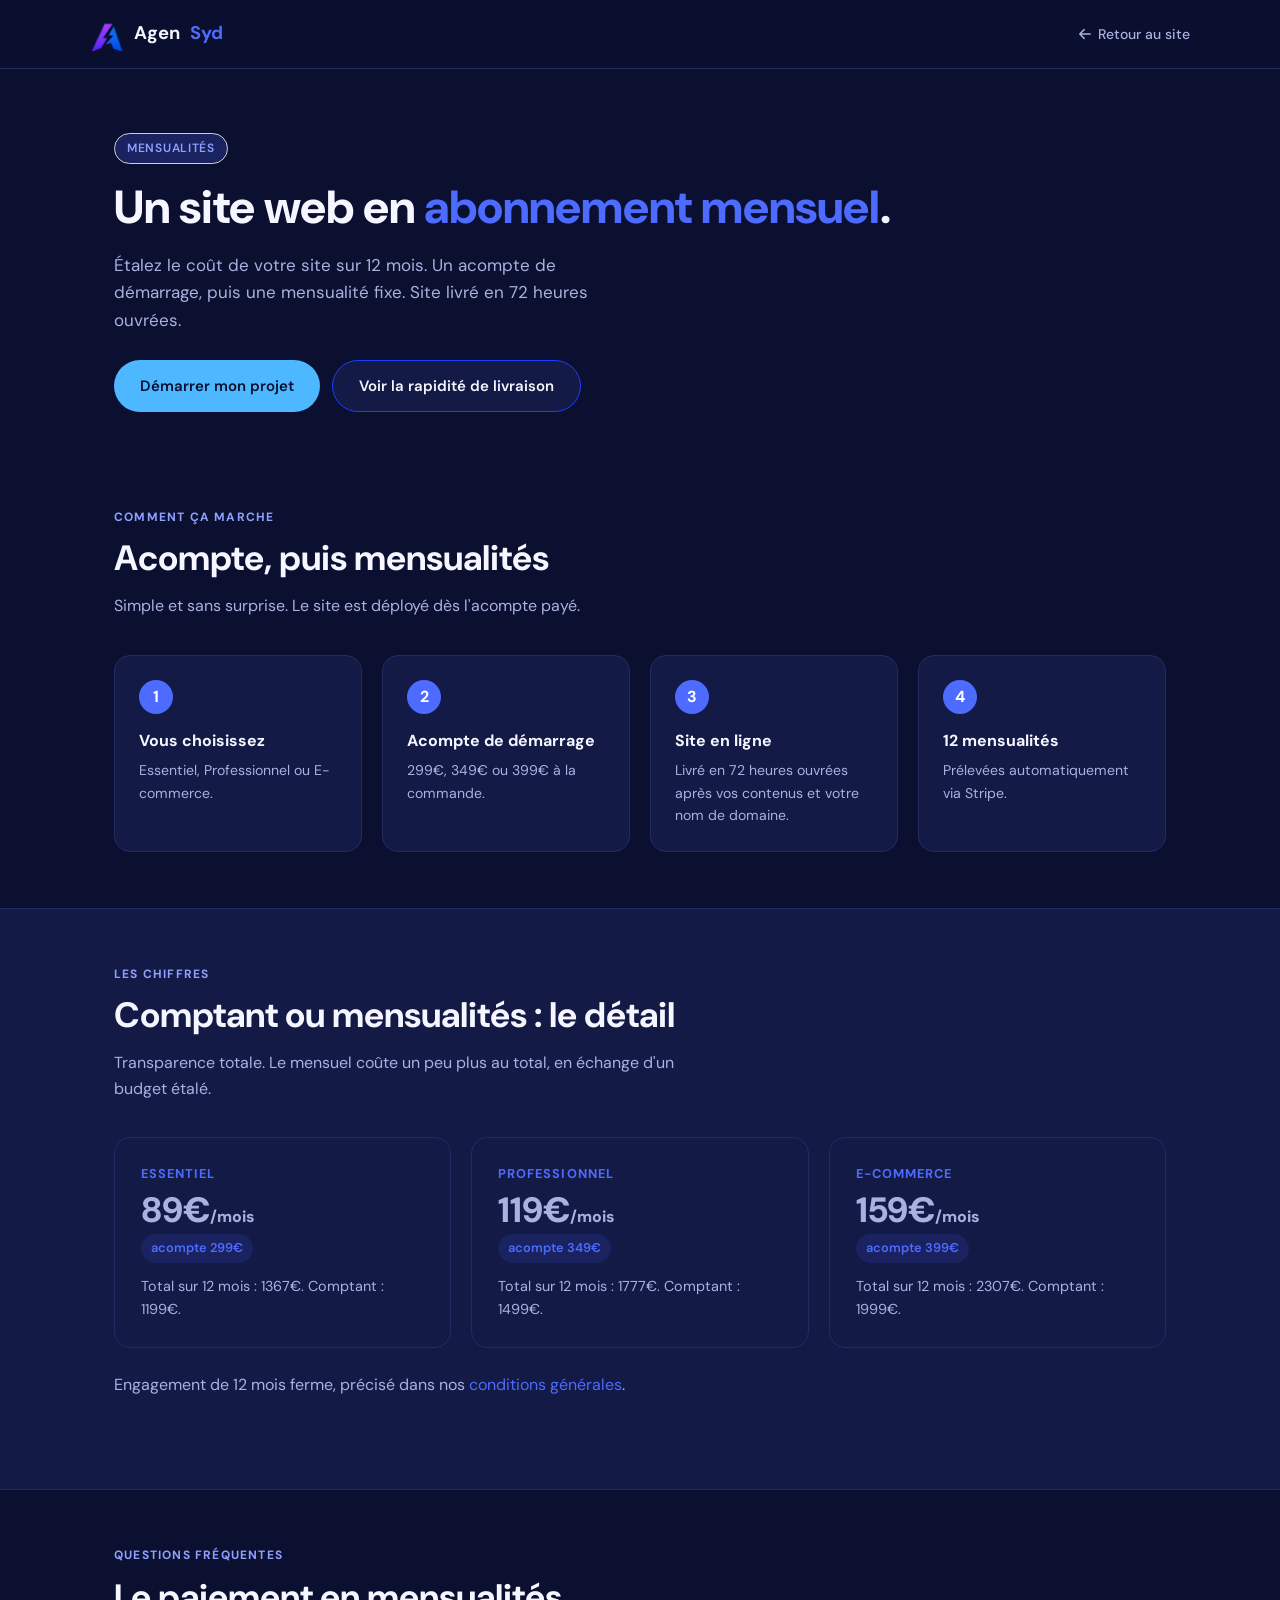
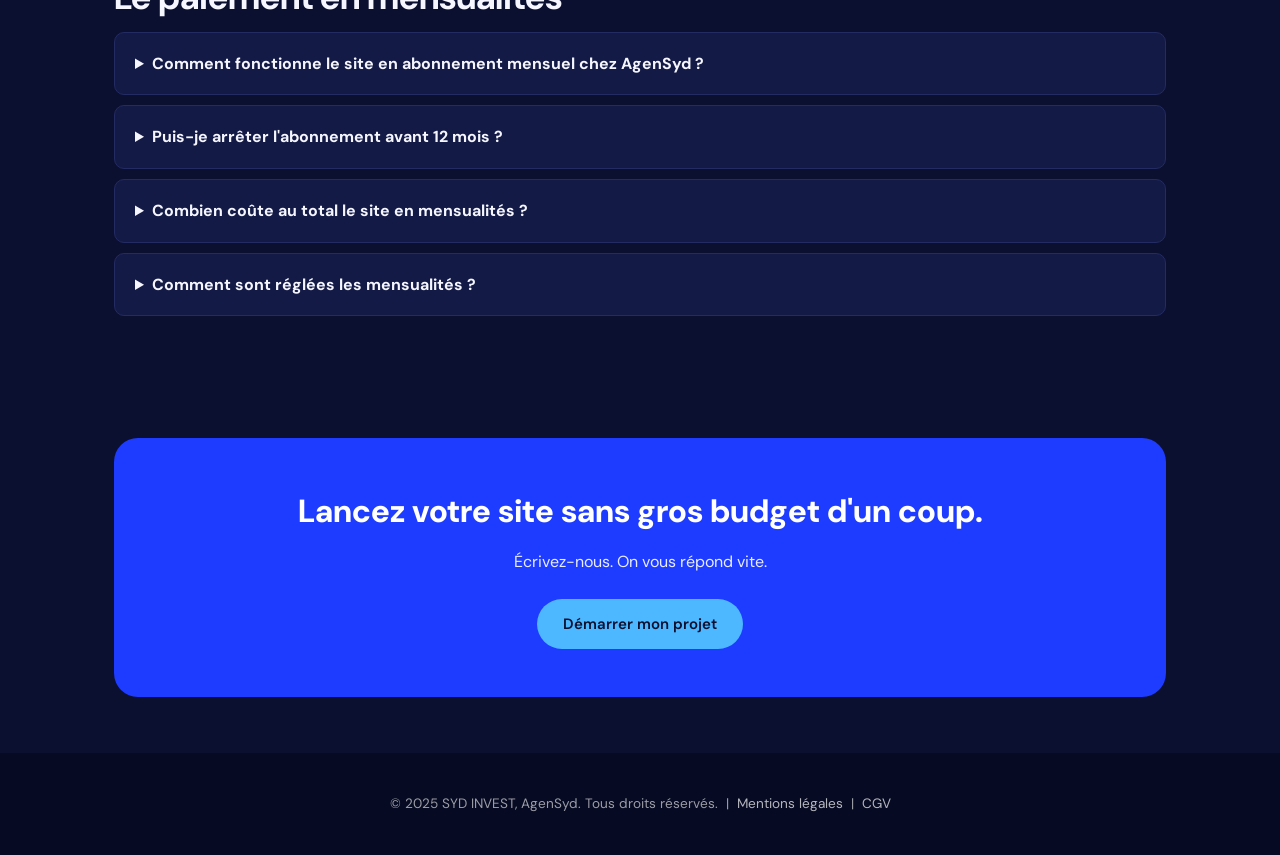
==== abonnement-site-web.html @ 56bb3125 "Boutons principaux en bleu clair Co-Authored-By: Claude Sonnet 5.5 <noreply@anthropic.com>" ====
<!DOCTYPE html>
<html lang="fr">
<head>
<!-- Google Tag Manager -->
<script>(function(w,d,s,l,i){w[l]=w[l]||[];w[l].push({'gtm.start':
new Date().getTime(),event:'gtm.js'});var f=d.getElementsByTagName(s)[0],
j=d.createElement(s),dl=l!='dataLayer'?'&l='+l:'';j.async=true;j.src=
'https://www.googletagmanager.com/gtm.js?id='+i+dl;f.parentNode.insertBefore(j,f);
})(window,document,'script','dataLayer','GTM-NB92428T');</script>
<!-- End Google Tag Manager -->

  <meta charset="UTF-8" />
  <meta name="viewport" content="width=device-width, initial-scale=1.0" />
  <title>Site internet en abonnement mensuel pour restaurants, hôtels et spas | AgenSyd</title>
  <meta name="description" content="Site web en mensualités : acompte de démarrage puis 89€, 119€ ou 159€ par mois sur 12 mois. Sur-mesure, hébergement inclus, livré en 72h ouvrées." />
  <meta property="og:title" content="Site internet en abonnement mensuel | AgenSyd" />
  <meta property="og:description" content="Étalez le coût de votre site sur 12 mois. Acompte puis mensualités fixes." />
  <meta property="og:type" content="website" />
  <meta property="og:url" content="https://www.agensyd.fr/abonnement-site-web.html" />
  <meta property="og:image" content="https://www.agensyd.fr/og-image.jpg" />
  <meta property="og:image:width" content="1200" />
  <meta property="og:image:height" content="630" />
  <meta name="twitter:card" content="summary_large_image" />
  <link rel="canonical" href="https://www.agensyd.fr/abonnement-site-web.html" />
  <link rel="icon" type="image/png" href="favicon.png" />
  <link rel="preconnect" href="https://fonts.googleapis.com" />
  <link rel="preconnect" href="https://fonts.gstatic.com" crossorigin />
  <link href="https://fonts.googleapis.com/css2?family=DM+Sans:ital,opsz,wght@0,9..40,300;0,9..40,400;0,9..40,500;0,9..40,600;0,9..40,700;1,9..40,400&family=Inter:wght@400;500;600&display=swap" rel="stylesheet" />
  <script type="application/ld+json">
{
  "@context": "https://schema.org",
  "@graph": [
    {
      "@type": "Service",
      "@id": "https://www.agensyd.fr/abonnement-site-web.html#service",
      "name": "Site web en abonnement mensuel",
      "provider": {
        "@id": "https://www.agensyd.fr/#organization"
      },
      "areaServed": {
        "@type": "Country",
        "name": "France"
      },
      "serviceType": "Création de site web avec paiement en mensualités",
      "description": "Site web sur-mesure pour restaurants, hôtels, spas et bars, payable en mensualités sur 12 mois minimum avec un acompte de démarrage.",
      "offers": {
        "@type": "Offer",
        "priceCurrency": "EUR",
        "price": "89",
        "priceSpecification": {
          "@type": "UnitPriceSpecification",
          "price": "89",
          "priceCurrency": "EUR",
          "billingDuration": 12,
          "billingIncrement": 1,
          "unitCode": "MON"
        },
        "availability": "https://schema.org/InStock",
        "url": "https://www.agensyd.fr/#pricing"
      }
    },
    {
      "@type": "WebPage",
      "@id": "https://www.agensyd.fr/abonnement-site-web.html",
      "url": "https://www.agensyd.fr/abonnement-site-web.html",
      "name": "Site internet en abonnement mensuel | AgenSyd",
      "isPartOf": {
        "@id": "https://www.agensyd.fr/#website"
      },
      "about": {
        "@id": "https://www.agensyd.fr/abonnement-site-web.html#service"
      },
      "inLanguage": "fr-FR"
    },
    {
      "@type": "FAQPage",
      "mainEntity": [
        {
          "@type": "Question",
          "name": "Comment fonctionne le site en abonnement mensuel chez AgenSyd ?",
          "acceptedAnswer": {
            "@type": "Answer",
            "text": "Vous versez un acompte de démarrage à la commande (299€, 349€ ou 399€ selon la formule), puis une mensualité (89€, 119€ ou 159€) pendant 12 mois minimum. Le site est déployé dès l'acompte payé."
          }
        },
        {
          "@type": "Question",
          "name": "Puis-je arrêter l'abonnement avant 12 mois ?",
          "acceptedAnswer": {
            "@type": "Answer",
            "text": "Non. L'engagement de 12 mois est ferme : les mensualités restantes restent dues jusqu'au terme, comme précisé dans les conditions générales."
          }
        },
        {
          "@type": "Question",
          "name": "Combien coûte au total le site en mensualités ?",
          "acceptedAnswer": {
            "@type": "Answer",
            "text": "Sur 12 mois : 1367€ (Essentiel), 1777€ (Professionnel) ou 2307€ (E-commerce), acompte inclus. C'est un peu plus que le paiement comptant, en échange d'un budget étalé."
          }
        },
        {
          "@type": "Question",
          "name": "Comment sont réglées les mensualités ?",
          "acceptedAnswer": {
            "@type": "Answer",
            "text": "Les mensualités sont prélevées automatiquement via la plateforme de paiement sécurisée Stripe."
          }
        }
      ]
    }
  ]
}
  </script>
  <style>
    *, *::before, *::after { box-sizing: border-box; margin: 0; padding: 0; }
    :root {
      --electric: #1E3CFF;
      --brand: #4D6BFF; --brand-light: #7088FF; --brand-pale: #1A2260;
      --sky: #8FA0FF; --sky-light: #B3BFFF; --sky-pale: #1A2260;
      --gradient: #4D6BFF;
      --gradient-soft: #1A2260;
      --bg: #0B1030; --surface: #131A45; --surface-2: #1A2260;
      --border: #232B63; --border-strong: #34408A;
      --text: #F5F6FF; --text-2: #A9B1E0; --text-3: #7C85BD;
      --radius: 16px; --radius-sm: 10px;
      --shadow: 0 4px 16px rgba(77,107,255,.08), 0 2px 6px rgba(0,0,0,.04);
      --shadow-lg: 0 20px 60px rgba(77,107,255,.14), 0 8px 24px rgba(0,0,0,.06);
      --accent: #8FA0FF; --accent-pale: #1A2260; --accent-pale2: #1A2260;
    }
    html { scroll-behavior: smooth; font-size: 16px; }
    body { font-family: 'DM Sans', 'Inter', system-ui, sans-serif; background: var(--bg); color: var(--text); line-height: 1.6; -webkit-font-smoothing: antialiased; }
    a { text-decoration: none; color: inherit; }
    img { max-width: 100%; display: block; }
    .container { max-width: 1100px; margin: 0 auto; padding: 0 24px; }
    .btn { display: inline-flex; align-items: center; gap: 8px; padding: 13px 26px; border-radius: 100px; font-size: .9375rem; font-weight: 600; cursor: pointer; transition: all .2s cubic-bezier(.22,1,.36,1); border: none; white-space: nowrap; }
    .btn-primary { background: var(--gradient); color: #fff; box-shadow: var(--shadow); }
    .btn-primary:hover { transform: translateY(-2px); box-shadow: var(--shadow-lg); }
    .btn-ghost { background: var(--surface); color: var(--text); border: 1.5px solid var(--border); }
    .btn-ghost:hover { border-color: var(--border-strong); }

    nav { position: sticky; top: 0; z-index: 100; background: rgba(11,16,48,.92); backdrop-filter: blur(20px); border-bottom: 1px solid var(--border); padding: 0 24px; }
    .nav-inner { max-width: 1100px; margin: 0 auto; display: flex; align-items: center; justify-content: space-between; height: 68px; }
    .nav-logo { display: flex; align-items: center; gap: 10px; font-weight: 700; font-size: 1.15rem; color: var(--text); }
    .nav-logo img { width: 34px; height: 34px; object-fit: contain; }
    .logo-syd { background: var(--gradient); -webkit-background-clip: text; -webkit-text-fill-color: transparent; background-clip: text; }
    .nav-back { display: inline-flex; align-items: center; gap: 6px; font-size: .875rem; font-weight: 500; color: var(--text-2); }
    .nav-back:hover { color: var(--brand); }
    .nav-back svg { width: 14px; height: 14px; }

    .hero { padding: 64px 0 40px; }
    .hero-grid { display: grid; grid-template-columns: 1.1fr .9fr; gap: 48px; align-items: center; }
    .badge { display: inline-flex; align-items: center; gap: 6px; background: var(--accent-pale2); border: 1px solid #CFCFCF; color: var(--accent); font-size: .75rem; font-weight: 600; letter-spacing: .06em; text-transform: uppercase; padding: 5px 12px; border-radius: 100px; margin-bottom: 18px; }
    h1 { font-size: clamp(2rem, 4.2vw, 2.9rem); font-weight: 800; line-height: 1.12; margin-bottom: 18px; }
    h1 .hl { background: var(--gradient); -webkit-background-clip: text; -webkit-text-fill-color: transparent; background-clip: text; }
    .hero-sub { font-size: 1.0625rem; color: var(--text-2); max-width: 520px; margin-bottom: 26px; }
    .hero-actions { display: flex; gap: 12px; flex-wrap: wrap; }

    /* Mockup preview reused from homepage style */
    .mockup-wrapper { position: relative; border-radius: 20px; background: var(--gradient); padding: 3px; box-shadow: var(--shadow-lg); }
    .mockup-inner { background: #fff; border-radius: 18px; overflow: hidden; }
    .mockup-bar { background: #F4F4F5; height: 34px; display: flex; align-items: center; padding: 0 14px; gap: 7px; border-bottom: 1px solid #E6E6E6; }
    .mockup-dot { width: 9px; height: 9px; border-radius: 50%; }
    .mockup-viewport { padding: 0; }
    .ms-nav { display: flex; align-items: center; justify-content: space-between; padding: 10px 14px; border-bottom: 1px solid #f0f0f0; }
    .ms-logo { font-size: .68rem; font-weight: 800; letter-spacing: .04em; color: var(--accent); }
    .ms-nav-links { display: flex; gap: 10px; }
    .ms-nav-links span { font-size: .52rem; color: #888; font-weight: 500; }
    .ms-cta-sm { font-size: .52rem; font-weight: 700; color: #fff; padding: 3px 8px; border-radius: 20px; background: var(--accent); }
    .ms-hero { padding: 18px 14px 14px; background: linear-gradient(135deg,#FFF7ED,#FFEDD5); }
    .ms-tag { display: inline-block; font-size: .5rem; font-weight: 700; letter-spacing: .08em; text-transform: uppercase; padding: 2px 7px; border-radius: 20px; margin-bottom: 7px; background: #FFEDD5; color: var(--accent); }
    .ms-title { font-size: 1rem; font-weight: 800; line-height: 1.2; margin-bottom: 6px; color: #1C1C1E; }
    .ms-sub { font-size: .56rem; color: #666; line-height: 1.5; margin-bottom: 11px; }
    .ms-btn { display: inline-block; font-size: .56rem; font-weight: 700; color: #fff; padding: 6px 13px; border-radius: 20px; background: var(--accent); }
    .ms-cards { display: grid; grid-template-columns: 1fr 1fr 1fr; gap: 7px; padding: 12px 14px 16px; }
    .ms-card { border-radius: 8px; padding: 9px; font-size: .5rem; font-weight: 600; background: #FFF7ED; }
    .ms-card-img { height: 30px; border-radius: 5px; margin-bottom: 6px; }
    .ms-card-label { font-size: .46rem; color: #888; margin-top: 3px; font-weight: 400; }
    .mockup-caption { text-align: center; font-size: .8rem; color: var(--text-3); margin-top: 14px; font-style: italic; }

    section { padding: 56px 0; }
    .section-label { font-size: .75rem; font-weight: 700; letter-spacing: .1em; text-transform: uppercase; color: var(--accent); margin-bottom: 10px; }
    .section-title { font-size: clamp(1.6rem, 3.4vw, 2.2rem); font-weight: 700; line-height: 1.2; margin-bottom: 14px; }
    .section-sub { font-size: 1rem; color: var(--text-2); max-width: 560px; margin-bottom: 36px; }

    .grid-3 { display: grid; grid-template-columns: repeat(3, 1fr); gap: 20px; }
    .card { background: var(--surface); border: 1px solid var(--border); border-radius: var(--radius); padding: 26px; }
    .card-icon { width: 42px; height: 42px; border-radius: 12px; background: var(--accent-pale); display: flex; align-items: center; justify-content: center; margin-bottom: 16px; color: var(--accent); }
    .card-icon svg { width: 22px; height: 22px; }
    .card h3 { font-size: 1.05rem; font-weight: 700; margin-bottom: 8px; }
    .card p { font-size: .9rem; color: var(--text-2); line-height: 1.6; }

    .pain-item { display: flex; gap: 14px; align-items: flex-start; padding: 16px 0; border-bottom: 1px solid var(--border); }
    .pain-item:last-child { border-bottom: none; }
    .pain-icon { flex-shrink: 0; width: 30px; height: 30px; border-radius: 8px; background: #FEF2F2; color: #DC2626; display: flex; align-items: center; justify-content: center; }
    .pain-icon svg { width: 16px; height: 16px; }
    .pain-item p { font-size: .95rem; color: var(--text-2); }
    .pain-item strong { color: var(--text); }

    .cta-band { background: var(--gradient); border-radius: 24px; padding: 48px 40px; text-align: center; color: #fff; }
    .cta-band h2 { font-size: clamp(1.5rem, 3vw, 2rem); font-weight: 800; margin-bottom: 12px; }
    .cta-band p { opacity: .9; margin-bottom: 24px; font-size: 1rem; }
    .cta-band .btn-primary { background: #fff; color: var(--brand); box-shadow: none; }
    .cta-band .btn-primary:hover { transform: translateY(-2px); }

    .testi-grid { display: grid; grid-template-columns: 1fr 1fr; gap: 20px; }
    .testi-card { background: var(--surface); border: 1px solid var(--border); border-radius: var(--radius); padding: 24px; }
    .testi-card .stars { color: #F59E0B; font-size: .9rem; margin-bottom: 10px; }
    .testi-card p.quote { font-size: .92rem; color: var(--text-2); margin-bottom: 14px; line-height: 1.6; }
    .testi-author { font-size: .85rem; font-weight: 600; }
    .testi-author a { color: var(--brand); }

    footer { background: var(--text); color: rgba(255,255,255,.6); padding: 40px 24px; text-align: center; font-size: .85rem; }
    footer a { color: rgba(255,255,255,.7); }
    footer a:hover { color: #fff; }

    @media (max-width: 860px) {
      .hero-grid { grid-template-columns: 1fr; }
      .grid-3 { grid-template-columns: 1fr; }
      .testi-grid { grid-template-columns: 1fr; }
    }
  
    .steps { display: grid; grid-template-columns: repeat(4, 1fr); gap: 20px; }
    .step { background: var(--surface); border: 1px solid var(--border); border-radius: var(--radius); padding: 24px; }
    .step-num { width: 34px; height: 34px; border-radius: 50%; background: var(--gradient); color: #fff; font-weight: 700; display: flex; align-items: center; justify-content: center; margin-bottom: 14px; }
    .step h3 { font-size: 1rem; font-weight: 700; margin-bottom: 6px; }
    .step p { font-size: .88rem; color: var(--text-2); }
    .price-card { text-align: left; }
    .price-card .p-name { font-size: .8rem; font-weight: 700; letter-spacing: .08em; text-transform: uppercase; color: var(--brand); margin-bottom: 8px; }
    .price-card .p-price { font-size: 2.2rem; font-weight: 800; line-height: 1; margin-bottom: 6px; }
    .price-card .p-month { display: inline-block; font-size: .8rem; color: var(--brand); font-weight: 600; background: var(--brand-pale); border-radius: 100px; padding: 4px 10px; margin-bottom: 12px; }
    .faq details { background: var(--surface); border: 1px solid var(--border); border-radius: var(--radius-sm); padding: 18px 20px; margin-bottom: 10px; }
    .faq summary { font-weight: 700; cursor: pointer; }
    .faq details p { margin-top: 10px; color: var(--text-2); font-size: .93rem; }
    @media (max-width: 860px) { .steps { grid-template-columns: 1fr 1fr; } }
    @media (max-width: 520px) { .steps { grid-template-columns: 1fr; } }

    /* ─── Pack : nuit profonde et bleu vif ─── */
    .btn-primary { box-shadow: none; }
    footer { background: #060A22; }

    /* ─── Bleu électrique : couleur secondaire ─── */
    .btn-ghost { border-color: var(--electric); }
    .btn-ghost:hover { background: var(--electric); border-color: var(--electric); color: #fff; }
    .cta-band { background: var(--electric); }
    .cta-band .btn-primary { color: var(--electric); }

    /* ─── CTA : bleu clair ─── */
    .btn-primary, .cta-band .btn-primary, #agencies .btn-primary { background: #4DB8FF; color: #0B1030; box-shadow: none; }
    .btn-primary:hover, .cta-band .btn-primary:hover, #agencies .btn-primary:hover { background: #7AC9FF; color: #0B1030; box-shadow: none; }
</style>
</head>
<body>
<!-- Google Tag Manager (noscript) -->
<noscript><iframe src="https://www.googletagmanager.com/ns.html?id=GTM-NB92428T"
height="0" width="0" style="display:none;visibility:hidden"></iframe></noscript>
<!-- End Google Tag Manager (noscript) -->


<nav>
  <div class="nav-inner">
    <a href="index.html" class="nav-logo">
      <img src="logo-icon.png" alt="AgenSyd" />
      Agen<span class="logo-syd">Syd</span>
    </a>
    <a href="index.html" class="nav-back">
      <svg xmlns="http://www.w3.org/2000/svg" fill="none" viewBox="0 0 24 24" stroke="currentColor" stroke-width="2.5"><path stroke-linecap="round" stroke-linejoin="round" d="M10.5 19.5 3 12m0 0 7.5-7.5M3 12h18"/></svg>
      Retour au site
    </a>
  </div>
</nav>

<header class="hero">
  <div class="container">
    <span class="badge">Mensualités</span>
    <h1>Un site web en <span class="hl">abonnement mensuel</span>.</h1>
    <p class="hero-sub">Étalez le coût de votre site sur 12 mois. Un acompte de démarrage, puis une mensualité fixe. Site livré en 72 heures ouvrées.</p>
    <div class="hero-actions">
      <a href="index.html#contact" class="btn btn-primary">Démarrer mon projet</a>
      <a href="site-web-rapide.html" class="btn btn-ghost">Voir la rapidité de livraison</a>
    </div>
  </div>
</header>
<section>
  <div class="container">
    <p class="section-label">Comment ça marche</p>
    <h2 class="section-title">Acompte, puis mensualités</h2>
    <p class="section-sub">Simple et sans surprise. Le site est déployé dès l'acompte payé.</p>
    <div class="steps">
      <div class="step"><div class="step-num">1</div><h3>Vous choisissez</h3><p>Essentiel, Professionnel ou E-commerce.</p></div>
      <div class="step"><div class="step-num">2</div><h3>Acompte de démarrage</h3><p>299€, 349€ ou 399€ à la commande.</p></div>
      <div class="step"><div class="step-num">3</div><h3>Site en ligne</h3><p>Livré en 72 heures ouvrées après vos contenus et votre nom de domaine.</p></div>
      <div class="step"><div class="step-num">4</div><h3>12 mensualités</h3><p>Prélevées automatiquement via Stripe.</p></div>
    </div>
  </div>
</section>
<section style="background: var(--surface); border-top: 1px solid var(--border); border-bottom: 1px solid var(--border);">
  <div class="container">
    <p class="section-label">Les chiffres</p>
    <h2 class="section-title">Comptant ou mensualités : le détail</h2>
    <p class="section-sub">Transparence totale. Le mensuel coûte un peu plus au total, en échange d'un budget étalé.</p>
    <div class="grid-3">
      <div class="card price-card"><p class="p-name">Essentiel</p><p class="p-price">89€<span style="font-size:1rem">/mois</span></p><p class="p-month">acompte 299€</p><p>Total sur 12 mois : 1367€. Comptant : 1199€.</p></div>
      <div class="card price-card"><p class="p-name">Professionnel</p><p class="p-price">119€<span style="font-size:1rem">/mois</span></p><p class="p-month">acompte 349€</p><p>Total sur 12 mois : 1777€. Comptant : 1499€.</p></div>
      <div class="card price-card"><p class="p-name">E-commerce</p><p class="p-price">159€<span style="font-size:1rem">/mois</span></p><p class="p-month">acompte 399€</p><p>Total sur 12 mois : 2307€. Comptant : 1999€.</p></div>
    </div>
    <p class="section-sub" style="margin-top:24px">Engagement de 12 mois ferme, précisé dans nos <a href="cgu.html" style="color:var(--brand)">conditions générales</a>.</p>
  </div>
</section>
<section class="faq">
  <div class="container">
    <p class="section-label">Questions fréquentes</p>
    <h2 class="section-title">Le paiement en mensualités</h2>
    <details><summary>Comment fonctionne le site en abonnement mensuel chez AgenSyd ?</summary><p>Vous versez un acompte de démarrage à la commande (299€, 349€ ou 399€ selon la formule), puis une mensualité (89€, 119€ ou 159€) pendant 12 mois minimum. Le site est déployé dès l'acompte payé.</p></details><details><summary>Puis-je arrêter l'abonnement avant 12 mois ?</summary><p>Non. L'engagement de 12 mois est ferme : les mensualités restantes restent dues jusqu'au terme, comme précisé dans les conditions générales.</p></details><details><summary>Combien coûte au total le site en mensualités ?</summary><p>Sur 12 mois : 1367€ (Essentiel), 1777€ (Professionnel) ou 2307€ (E-commerce), acompte inclus. C'est un peu plus que le paiement comptant, en échange d'un budget étalé.</p></details><details><summary>Comment sont réglées les mensualités ?</summary><p>Les mensualités sont prélevées automatiquement via la plateforme de paiement sécurisée Stripe.</p></details>
  </div>
</section>
<section>
  <div class="container">
    <div class="cta-band">
      <h2>Lancez votre site sans gros budget d'un coup.</h2>
      <p>Écrivez-nous. On vous répond vite.</p>
      <a href="index.html#contact" class="btn btn-primary">Démarrer mon projet</a>
    </div>
  </div>
</section>
<footer>
  <p>© 2025 SYD INVEST, AgenSyd. Tous droits réservés. &nbsp;|&nbsp; <a href="mentions-legales.html">Mentions légales</a> &nbsp;|&nbsp; <a href="cgu.html">CGV</a></p>
</footer>

</body>
</html>
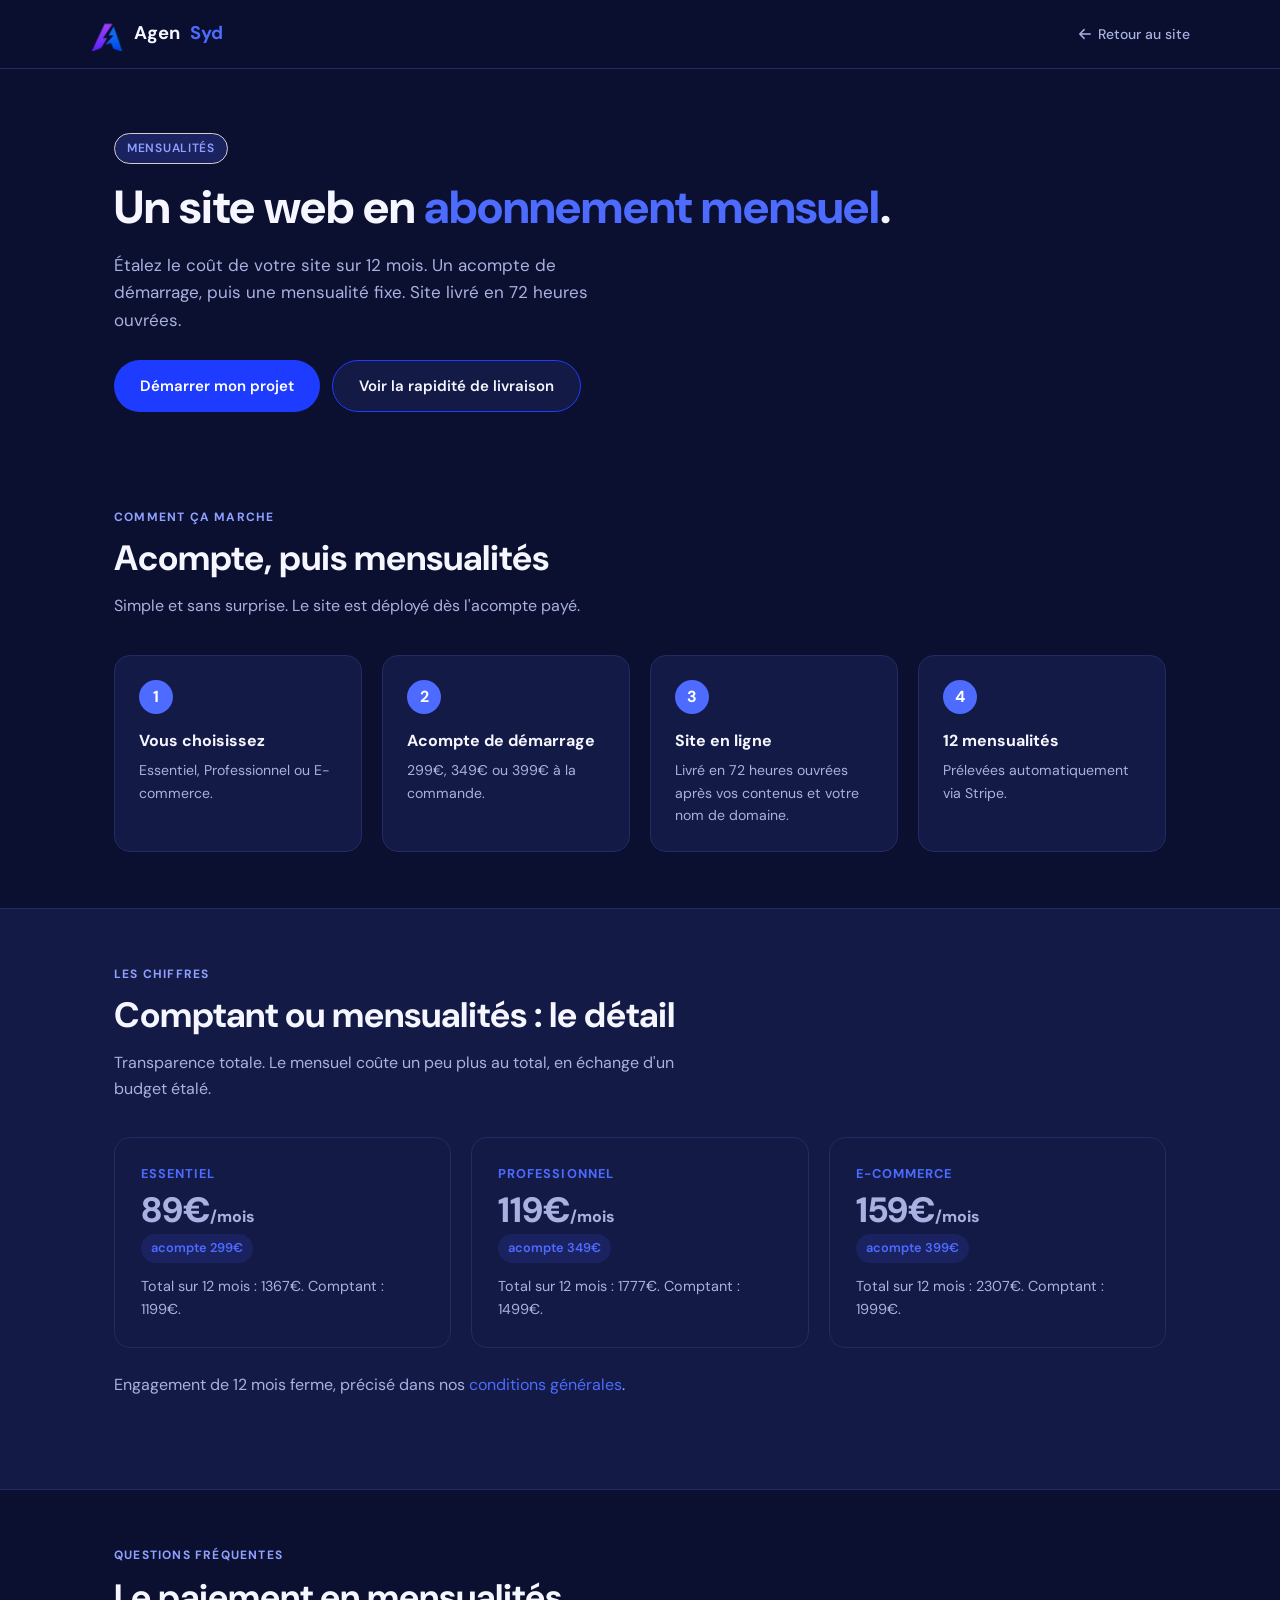
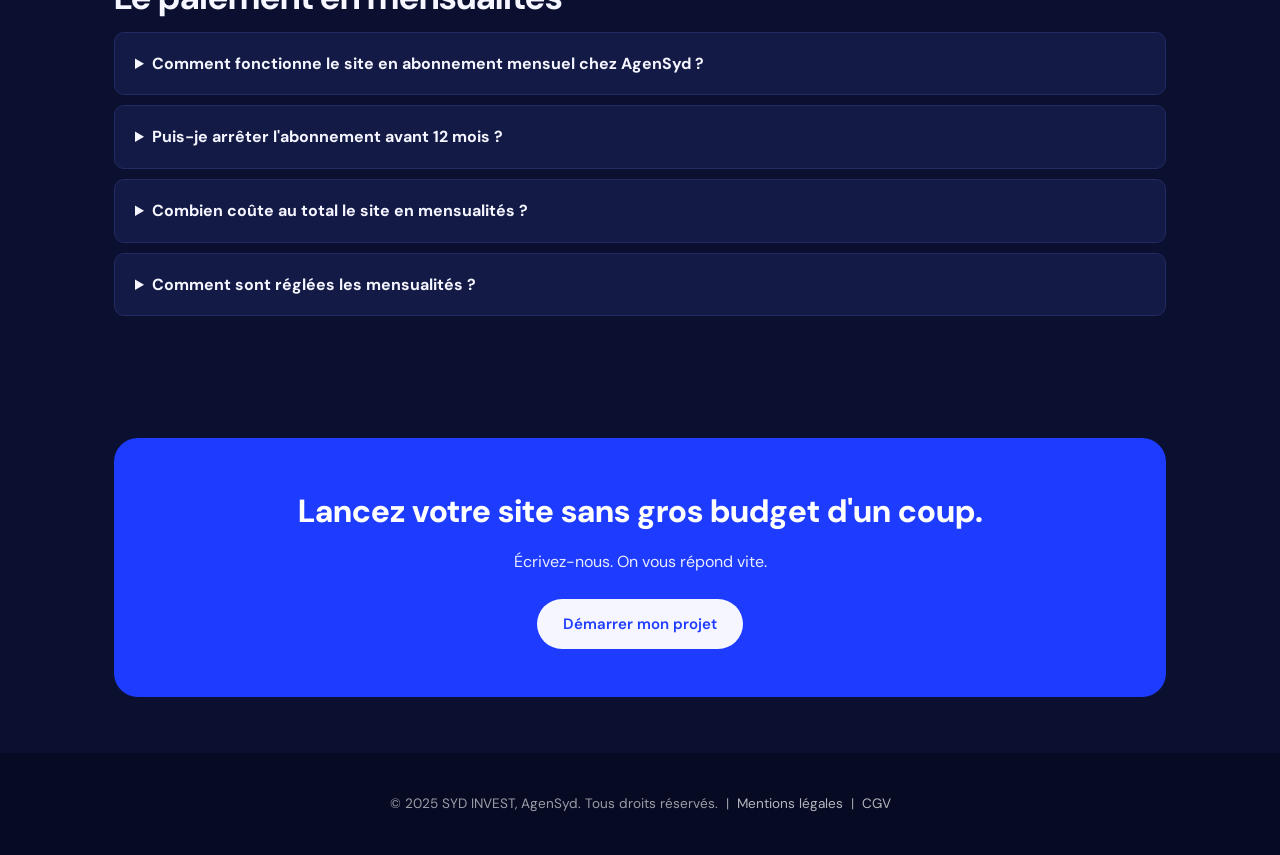
==== commit ea663276: "Page agences en thème sombre et boutons en bleu électrique Co-Authored-By: Claude Sonnet 5.5 <norepl" ====
--- a/abonnement-site-web.html
+++ b/abonnement-site-web.html
@@ -245,9 +245,11 @@
     .cta-band { background: var(--electric); }
     .cta-band .btn-primary { color: var(--electric); }
 
-    /* ─── CTA : bleu clair ─── */
-    .btn-primary, .cta-band .btn-primary, #agencies .btn-primary { background: #4DB8FF; color: #0B1030; box-shadow: none; }
-    .btn-primary:hover, .cta-band .btn-primary:hover, #agencies .btn-primary:hover { background: #7AC9FF; color: #0B1030; box-shadow: none; }
+    /* ─── CTA : bleu électrique ─── */
+    .btn-primary { background: #1E3CFF; color: #fff; box-shadow: none; }
+    .btn-primary:hover { background: #4D6BFF; color: #fff; box-shadow: none; }
+    .cta-band .btn-primary { background: #F5F6FF; color: #1E3CFF; }
+    .cta-band .btn-primary:hover { background: #fff; color: #1E3CFF; }
 </style>
 </head>
 <body>
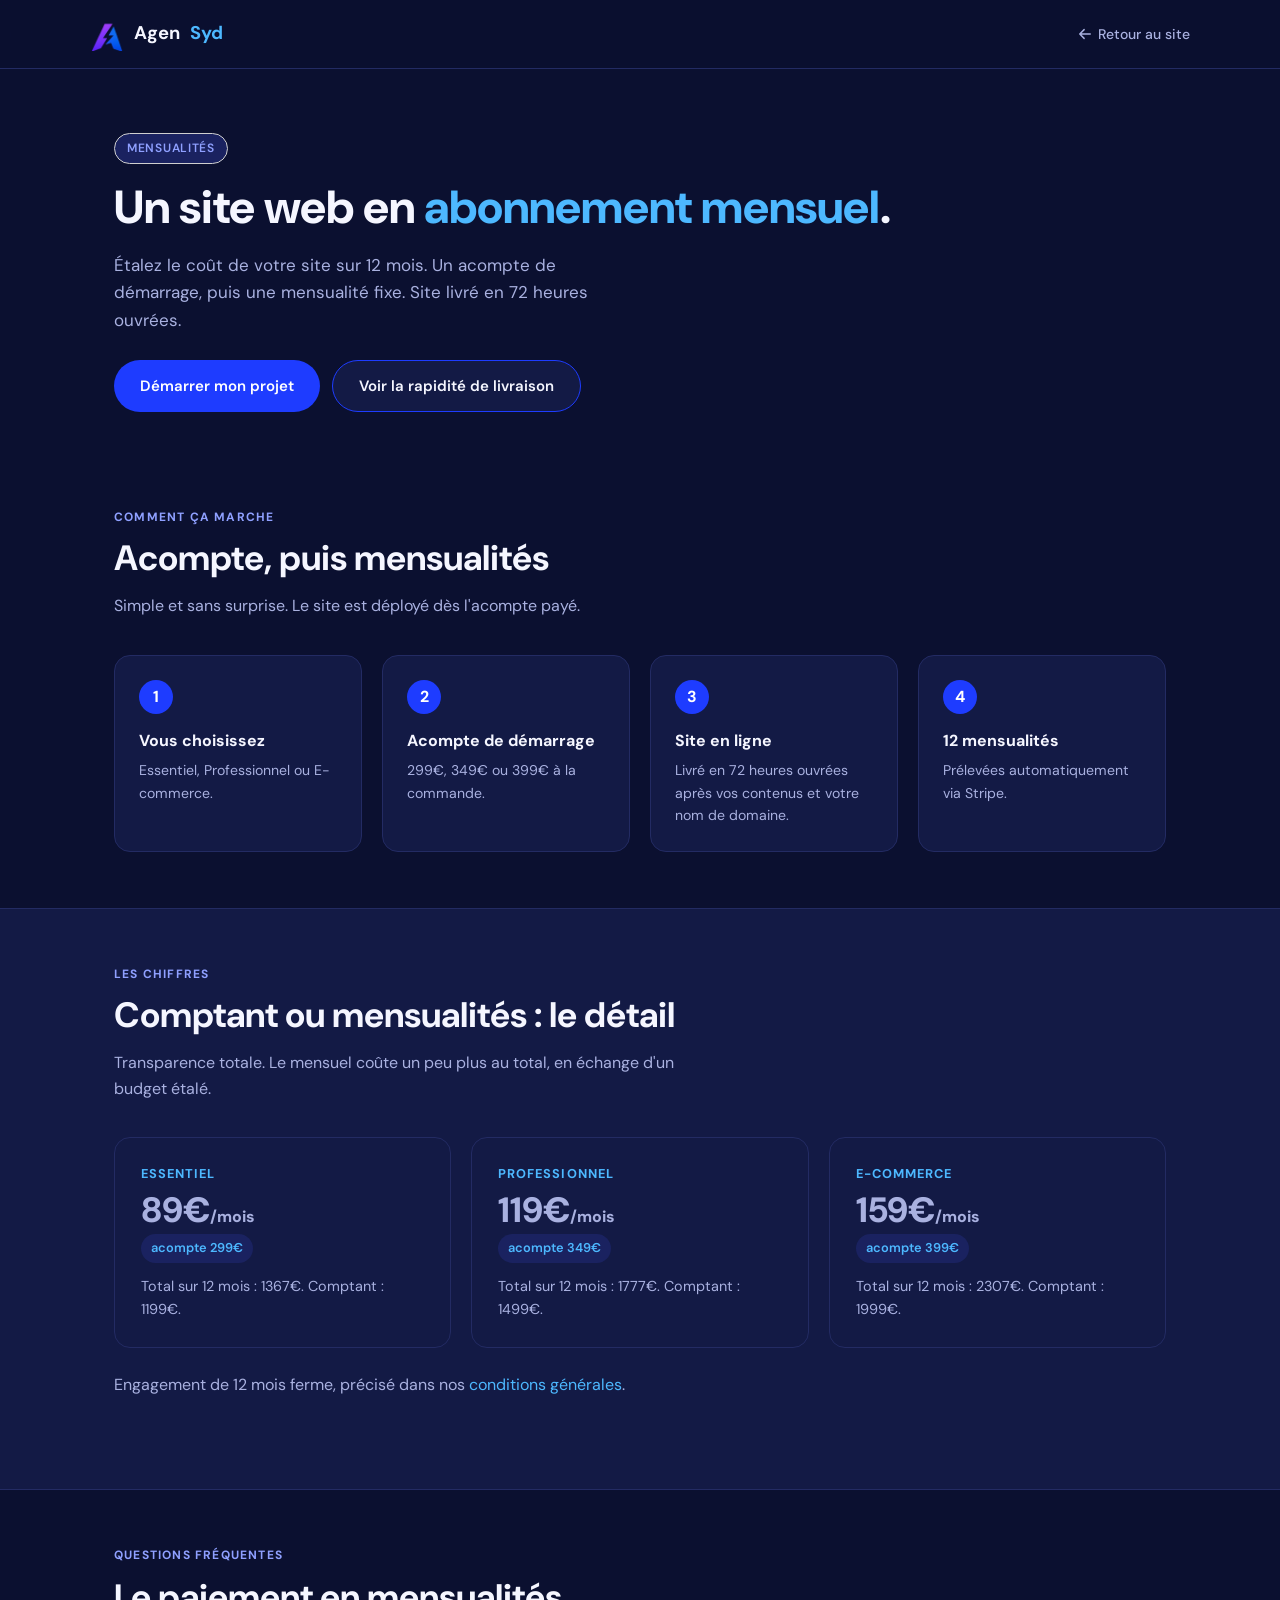
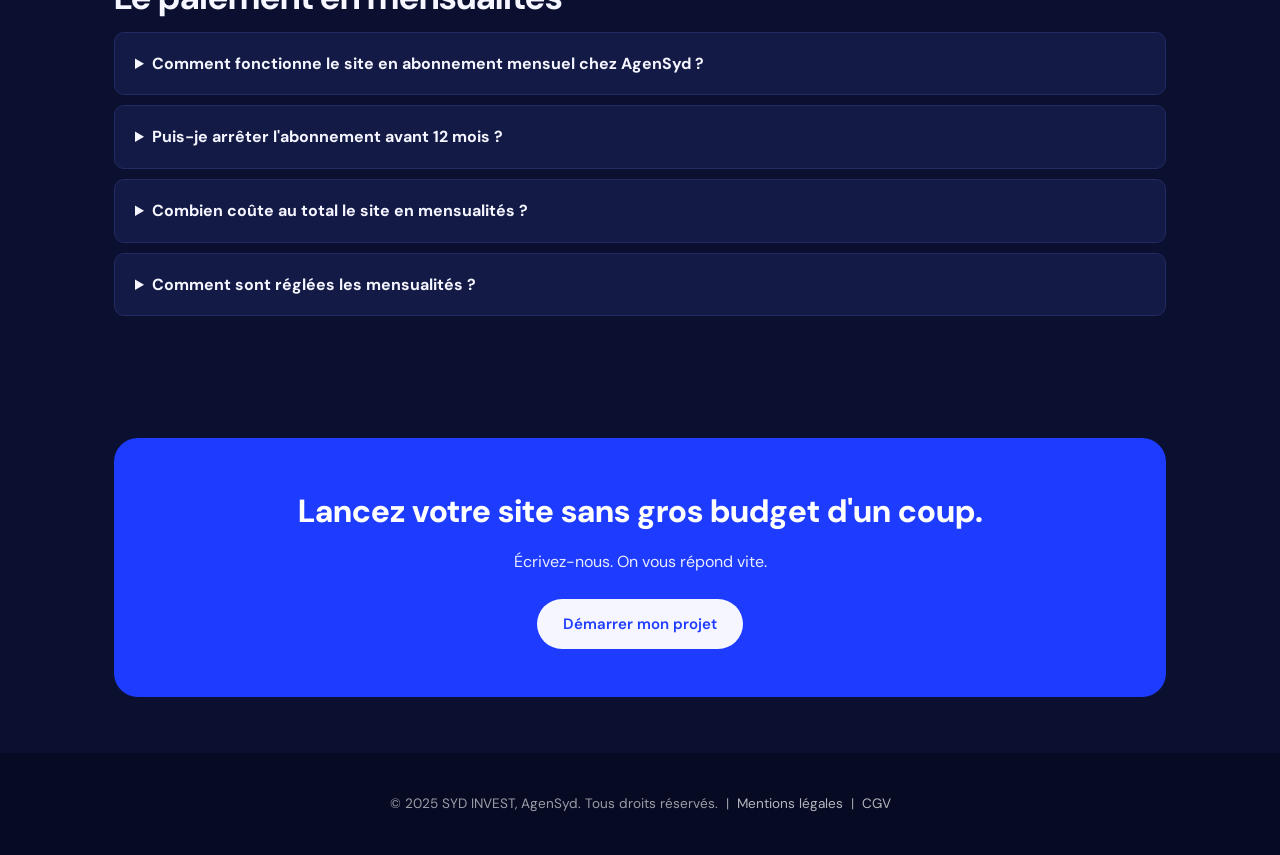
==== commit b3961880: "Liens, accents et mot en surbrillance en bleu clair Co-Authored-By: Claude Sonnet 5.5 <noreply@anthr" ====
--- a/abonnement-site-web.html
+++ b/abonnement-site-web.html
@@ -116,9 +116,9 @@
     *, *::before, *::after { box-sizing: border-box; margin: 0; padding: 0; }
     :root {
       --electric: #1E3CFF;
-      --brand: #4D6BFF; --brand-light: #7088FF; --brand-pale: #1A2260;
+      --brand: #4DB8FF; --brand-light: #7AC9FF; --brand-pale: #1A2260;
       --sky: #8FA0FF; --sky-light: #B3BFFF; --sky-pale: #1A2260;
-      --gradient: #4D6BFF;
+      --gradient: #1E3CFF;
       --gradient-soft: #1A2260;
       --bg: #0B1030; --surface: #131A45; --surface-2: #1A2260;
       --border: #232B63; --border-strong: #34408A;
@@ -250,6 +250,9 @@
     .btn-primary:hover { background: #4D6BFF; color: #fff; box-shadow: none; }
     .cta-band .btn-primary { background: #F5F6FF; color: #1E3CFF; }
     .cta-band .btn-primary:hover { background: #fff; color: #1E3CFF; }
+
+    /* ─── Liens et accents : bleu clair ─── */
+    .logo-syd, .hero-title .highlight, h1 .hl { background: none; -webkit-text-fill-color: #4DB8FF; color: #4DB8FF; }
 </style>
 </head>
 <body>
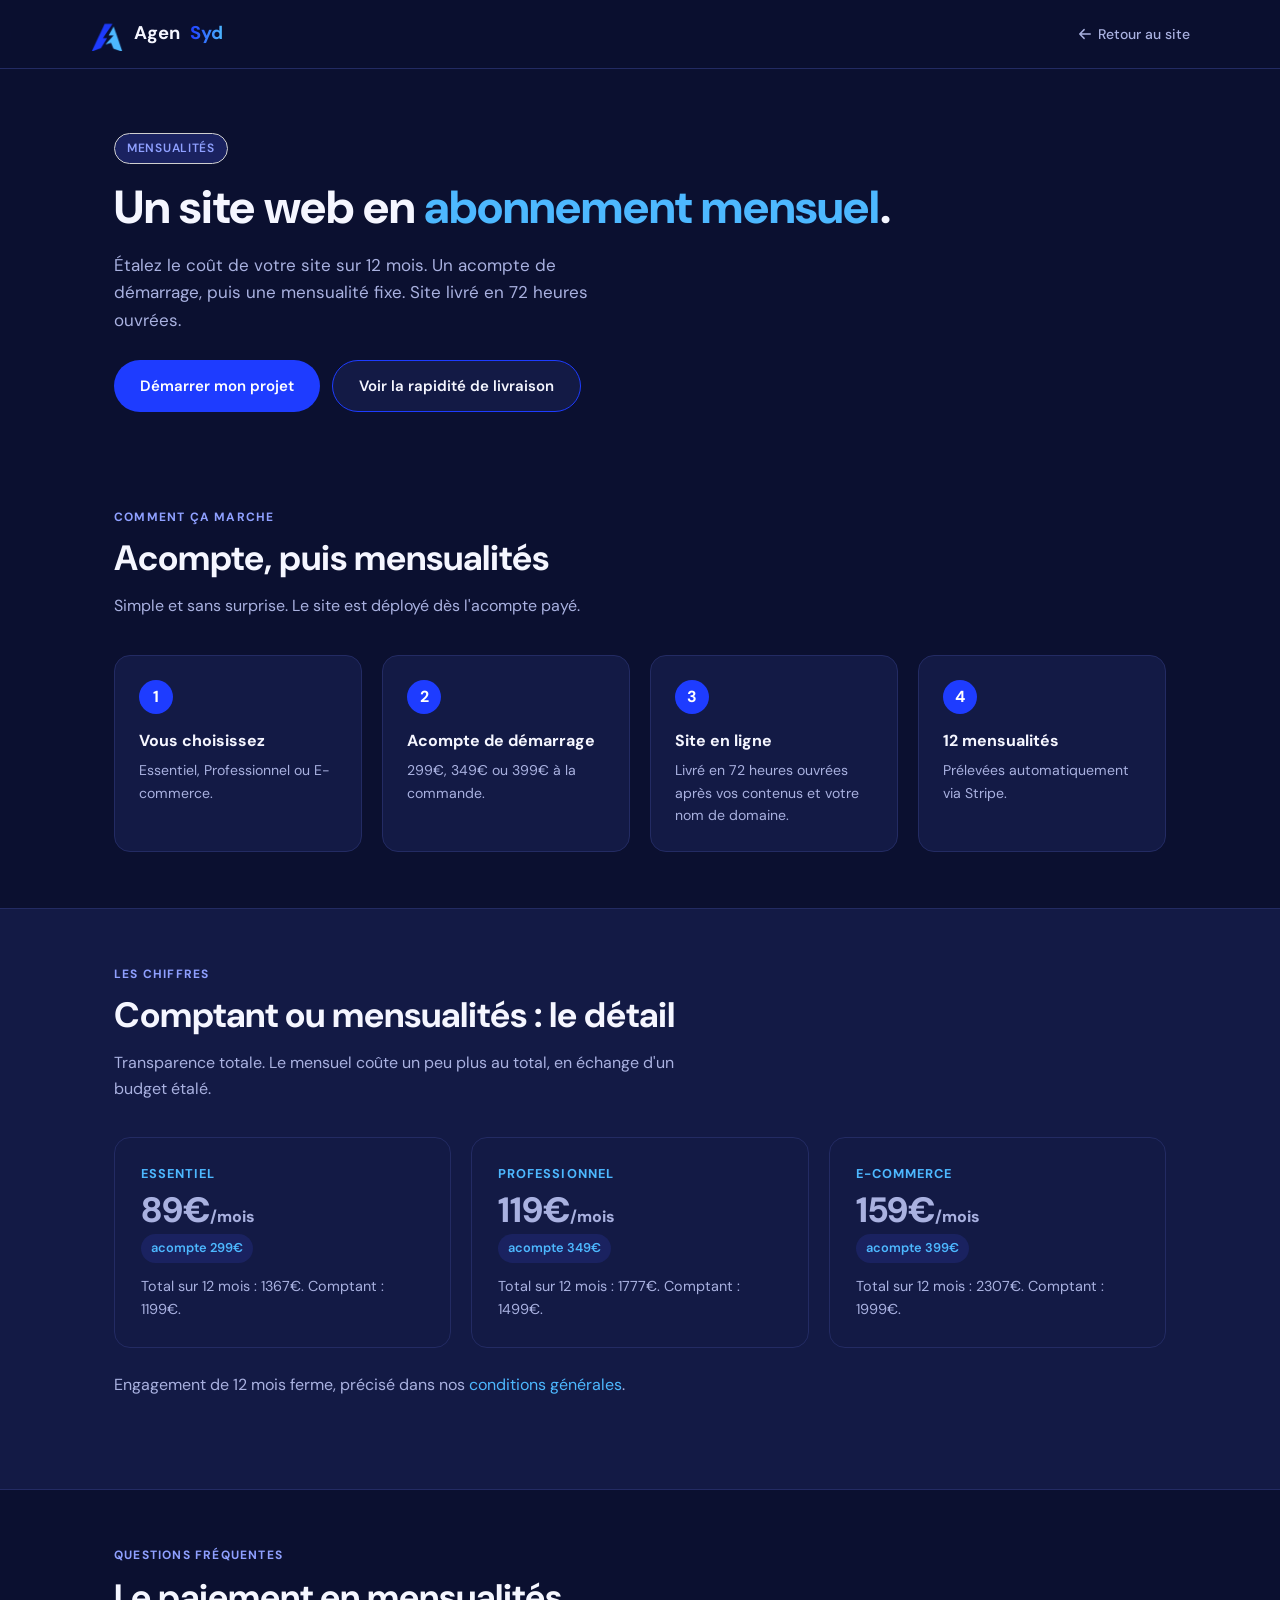
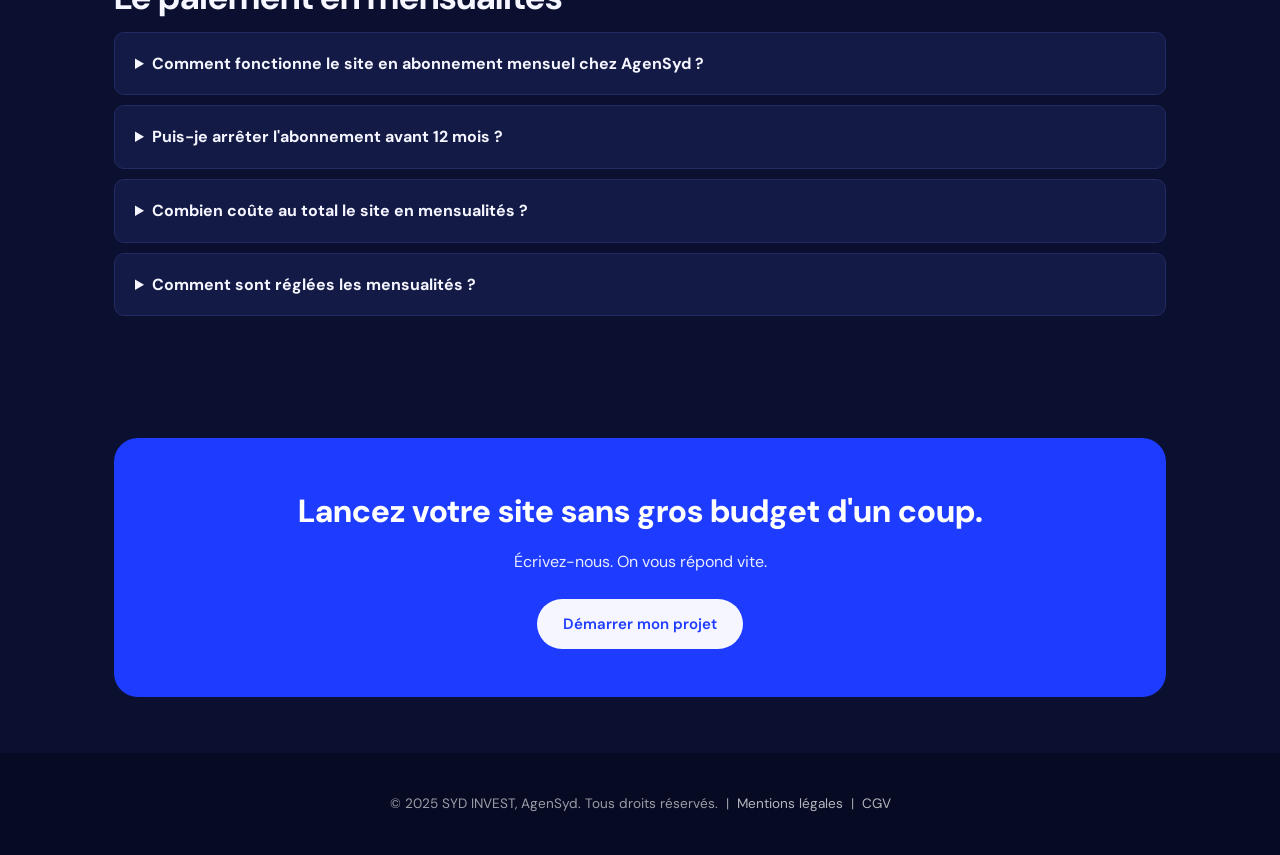
==== commit 6e4b06b5: "Dégradé bleu électrique vers bleu clair sur Syd (menu et logo) Co-Authored-By: Claude Sonnet 5.5 <no" ====
--- a/abonnement-site-web.html
+++ b/abonnement-site-web.html
@@ -252,7 +252,8 @@
     .cta-band .btn-primary:hover { background: #fff; color: #1E3CFF; }
 
     /* ─── Liens et accents : bleu clair ─── */
-    .logo-syd, .hero-title .highlight, h1 .hl { background: none; -webkit-text-fill-color: #4DB8FF; color: #4DB8FF; }
+    .hero-title .highlight, h1 .hl { background: none; -webkit-text-fill-color: #4DB8FF; color: #4DB8FF; }
+    .logo-syd { background: linear-gradient(90deg, #1E3CFF 0%, #4DB8FF 100%); -webkit-background-clip: text; background-clip: text; -webkit-text-fill-color: transparent; color: transparent; }
 </style>
 </head>
 <body>
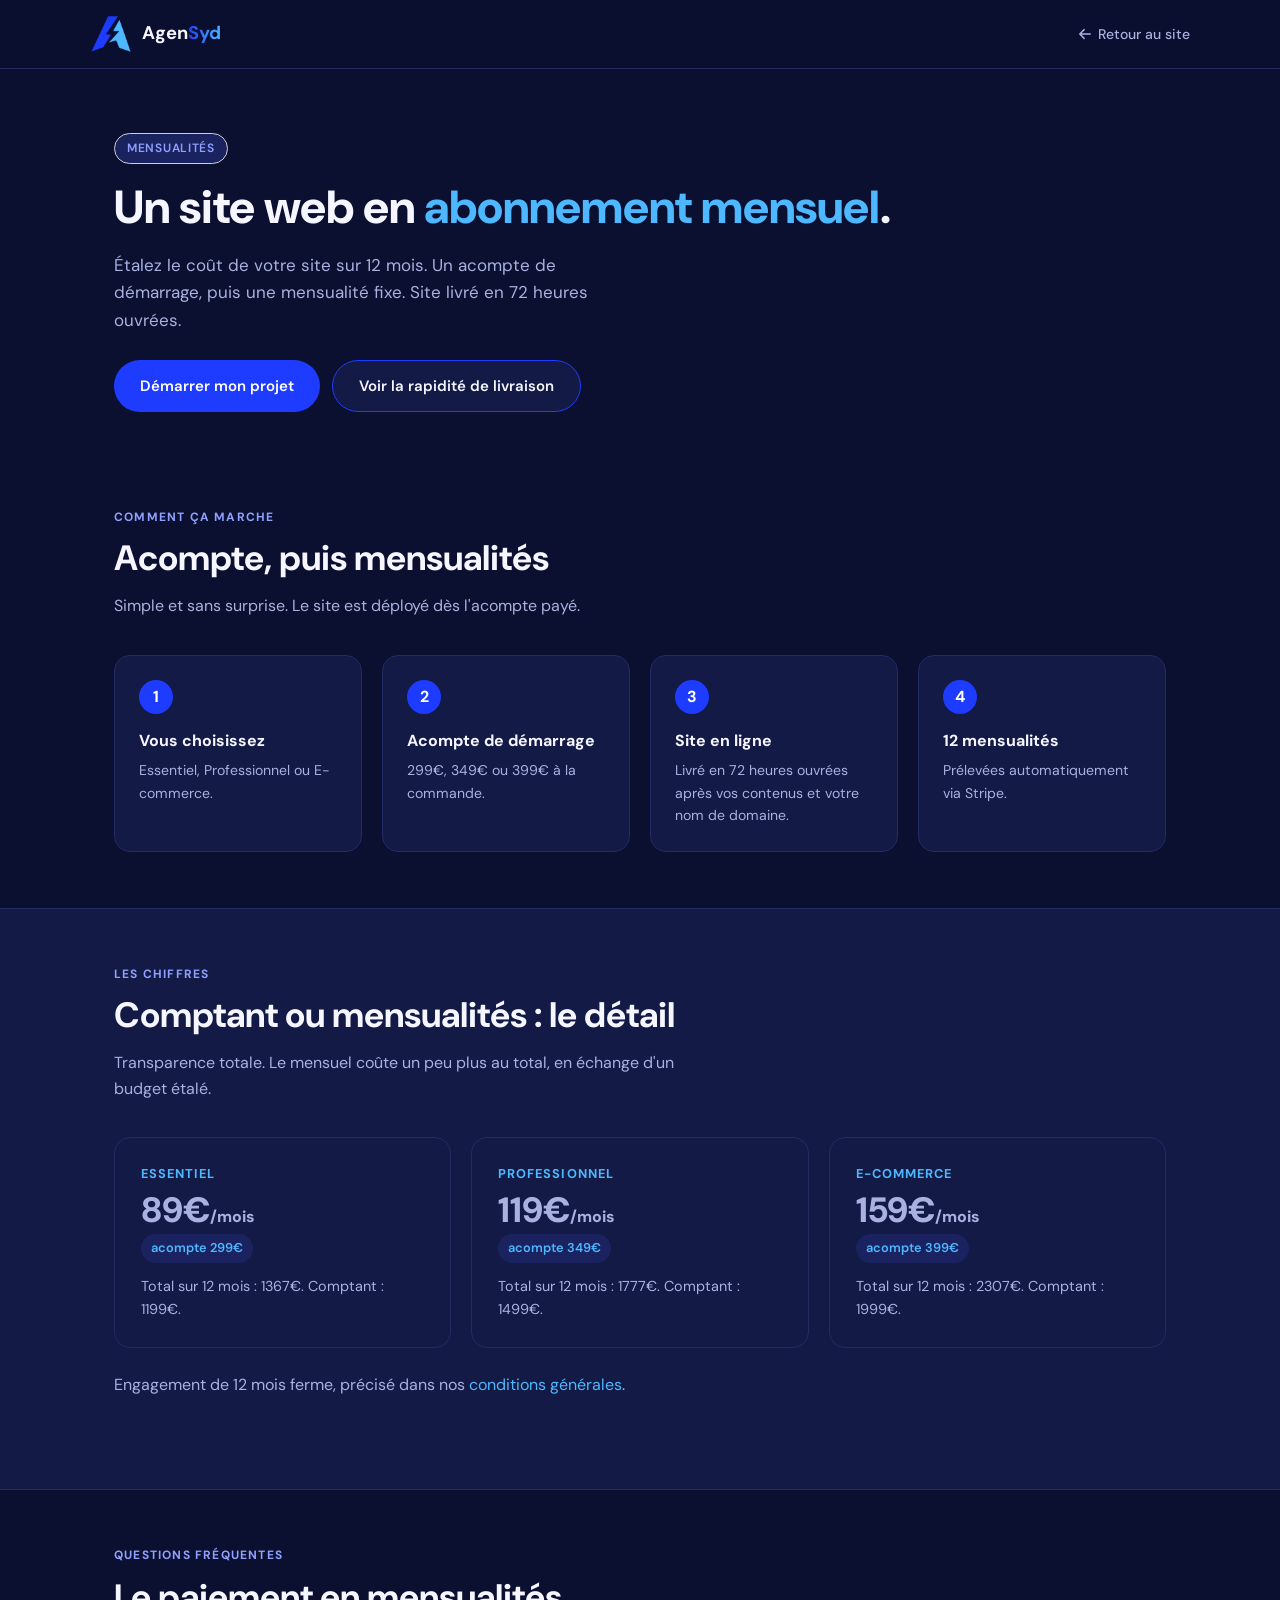
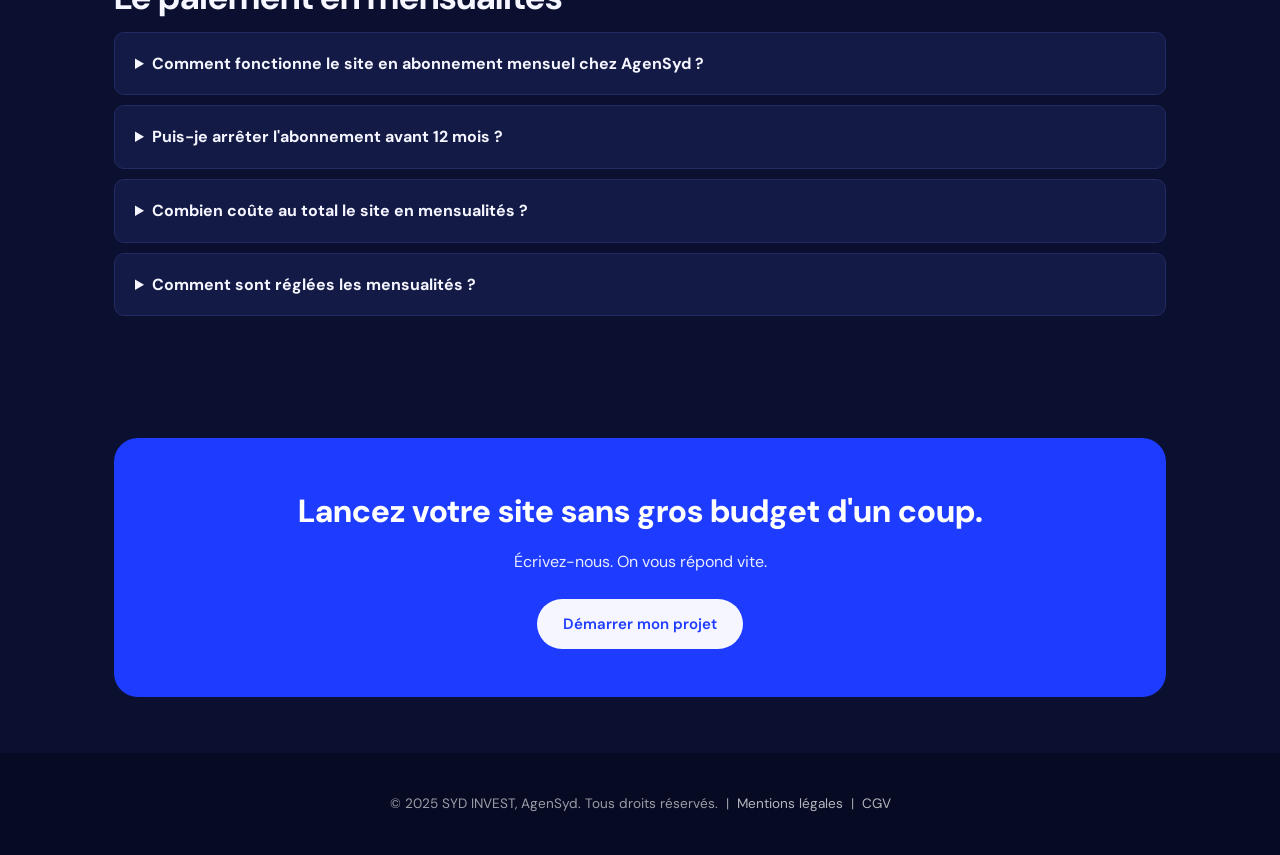
==== commit ca8f17a0: "Icône navbar en haute définition et plus grande, espace parasite du logo corrigé Co-Authored-By: Cla" ====
--- a/abonnement-site-web.html
+++ b/abonnement-site-web.html
@@ -142,7 +142,7 @@
     nav { position: sticky; top: 0; z-index: 100; background: rgba(11,16,48,.92); backdrop-filter: blur(20px); border-bottom: 1px solid var(--border); padding: 0 24px; }
     .nav-inner { max-width: 1100px; margin: 0 auto; display: flex; align-items: center; justify-content: space-between; height: 68px; }
     .nav-logo { display: flex; align-items: center; gap: 10px; font-weight: 700; font-size: 1.15rem; color: var(--text); }
-    .nav-logo img { width: 34px; height: 34px; object-fit: contain; }
+    .nav-logo img { width: 42px; height: 42px; object-fit: contain; }
     .logo-syd { background: var(--gradient); -webkit-background-clip: text; -webkit-text-fill-color: transparent; background-clip: text; }
     .nav-back { display: inline-flex; align-items: center; gap: 6px; font-size: .875rem; font-weight: 500; color: var(--text-2); }
     .nav-back:hover { color: var(--brand); }
@@ -267,7 +267,7 @@
   <div class="nav-inner">
     <a href="index.html" class="nav-logo">
       <img src="logo-icon.png" alt="AgenSyd" />
-      Agen<span class="logo-syd">Syd</span>
+      <span>Agen<span class="logo-syd">Syd</span></span>
     </a>
     <a href="index.html" class="nav-back">
       <svg xmlns="http://www.w3.org/2000/svg" fill="none" viewBox="0 0 24 24" stroke="currentColor" stroke-width="2.5"><path stroke-linecap="round" stroke-linejoin="round" d="M10.5 19.5 3 12m0 0 7.5-7.5M3 12h18"/></svg>
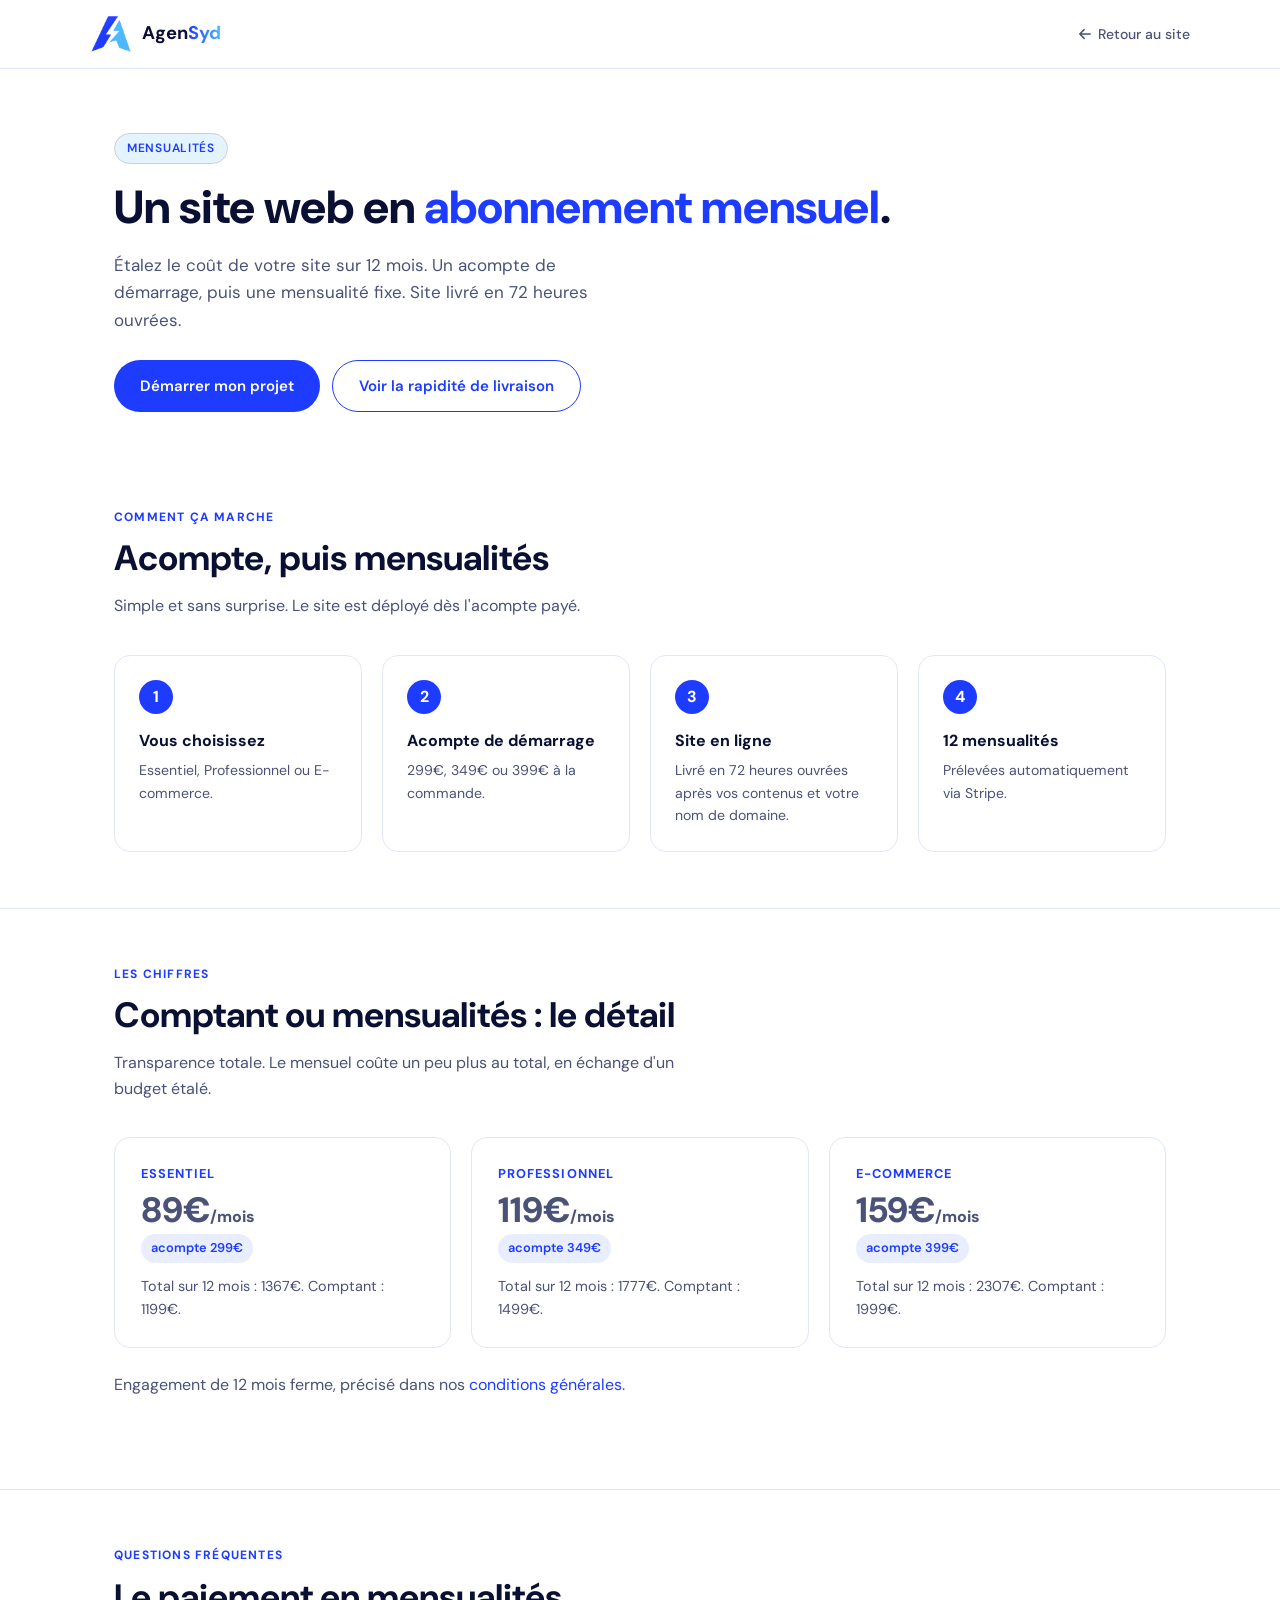
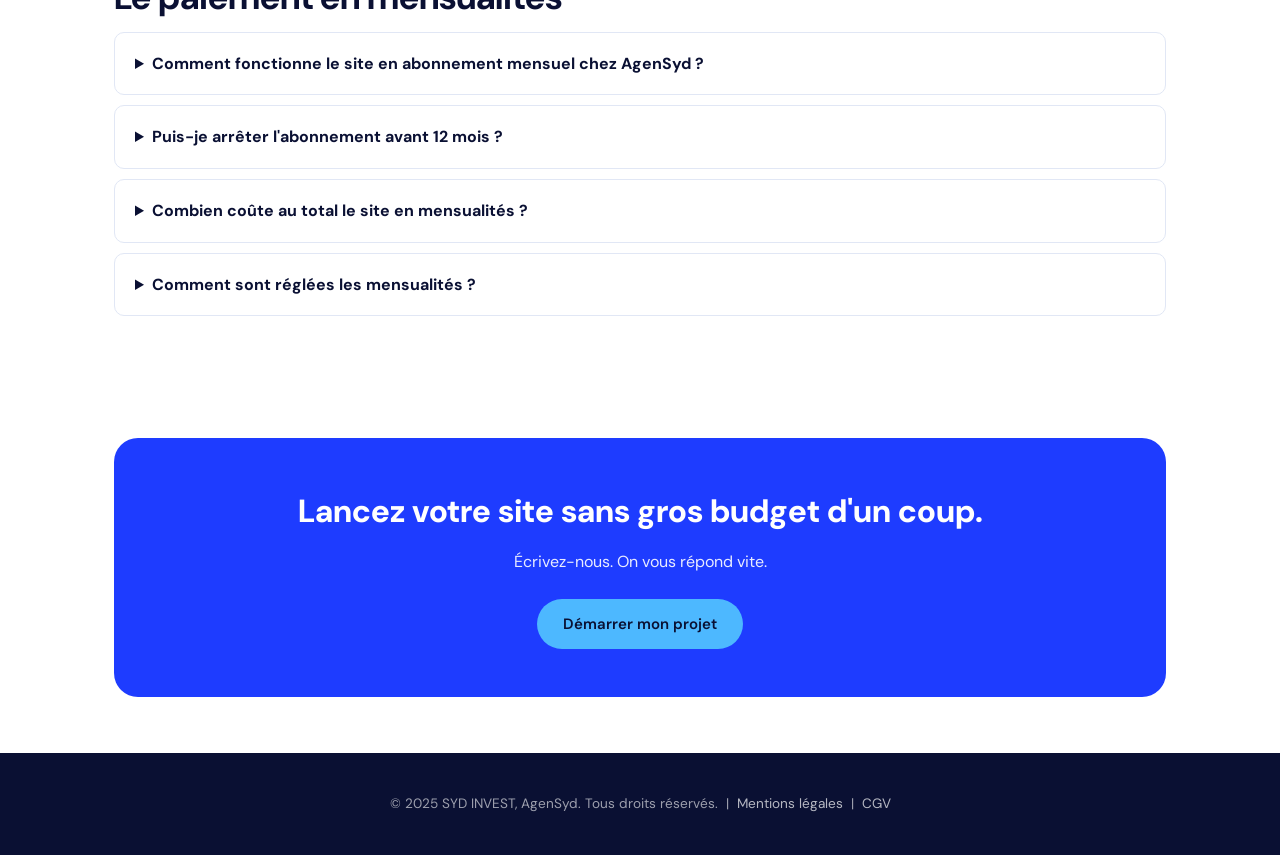
==== commit 3f812f6c: "Thème clair : fond blanc, bleu électrique et bleu clair sur tout le site Co-Authored-By: Claude Sonn" ====
--- a/abonnement-site-web.html
+++ b/abonnement-site-web.html
@@ -116,17 +116,17 @@
     *, *::before, *::after { box-sizing: border-box; margin: 0; padding: 0; }
     :root {
       --electric: #1E3CFF;
-      --brand: #4DB8FF; --brand-light: #7AC9FF; --brand-pale: #1A2260;
-      --sky: #8FA0FF; --sky-light: #B3BFFF; --sky-pale: #1A2260;
+      --brand: #1E3CFF; --brand-light: #4D6BFF; --brand-pale: #E8EEFF;
+      --sky: #4DB8FF; --sky-light: #7AC9FF; --sky-pale: #E3F4FF;
       --gradient: #1E3CFF;
-      --gradient-soft: #1A2260;
-      --bg: #0B1030; --surface: #131A45; --surface-2: #1A2260;
-      --border: #232B63; --border-strong: #34408A;
-      --text: #F5F6FF; --text-2: #A9B1E0; --text-3: #7C85BD;
+      --gradient-soft: #E8EEFF;
+      --bg: #FFFFFF; --surface: #FFFFFF; --surface-2: #F3F7FF;
+      --border: #E1E7F5; --border-strong: #BFD0F5;
+      --text: #0A1033; --text-2: #4A5278; --text-3: #8089AD;
       --radius: 16px; --radius-sm: 10px;
-      --shadow: 0 4px 16px rgba(77,107,255,.08), 0 2px 6px rgba(0,0,0,.04);
-      --shadow-lg: 0 20px 60px rgba(77,107,255,.14), 0 8px 24px rgba(0,0,0,.06);
-      --accent: #8FA0FF; --accent-pale: #1A2260; --accent-pale2: #1A2260;
+      --shadow: 0 4px 16px rgba(30,60,255,.08), 0 2px 6px rgba(0,0,0,.04);
+      --shadow-lg: 0 20px 60px rgba(30,60,255,.14), 0 8px 24px rgba(0,0,0,.06);
+      --accent: #1E3CFF; --accent-pale: #EAF0FF; --accent-pale2: #E3F4FF;
     }
     html { scroll-behavior: smooth; font-size: 16px; }
     body { font-family: 'DM Sans', 'Inter', system-ui, sans-serif; background: var(--bg); color: var(--text); line-height: 1.6; -webkit-font-smoothing: antialiased; }
@@ -139,7 +139,7 @@
     .btn-ghost { background: var(--surface); color: var(--text); border: 1.5px solid var(--border); }
     .btn-ghost:hover { border-color: var(--border-strong); }
 
-    nav { position: sticky; top: 0; z-index: 100; background: rgba(11,16,48,.92); backdrop-filter: blur(20px); border-bottom: 1px solid var(--border); padding: 0 24px; }
+    nav { position: sticky; top: 0; z-index: 100; background: rgba(255,255,255,.92); backdrop-filter: blur(20px); border-bottom: 1px solid var(--border); padding: 0 24px; }
     .nav-inner { max-width: 1100px; margin: 0 auto; display: flex; align-items: center; justify-content: space-between; height: 68px; }
     .nav-logo { display: flex; align-items: center; gap: 10px; font-weight: 700; font-size: 1.15rem; color: var(--text); }
     .nav-logo img { width: 42px; height: 42px; object-fit: contain; }
@@ -235,25 +235,17 @@
     @media (max-width: 860px) { .steps { grid-template-columns: 1fr 1fr; } }
     @media (max-width: 520px) { .steps { grid-template-columns: 1fr; } }
 
-    /* ─── Pack : nuit profonde et bleu vif ─── */
-    .btn-primary { box-shadow: none; }
-    footer { background: #060A22; }
-
-    /* ─── Bleu électrique : couleur secondaire ─── */
-    .btn-ghost { border-color: var(--electric); }
-    .btn-ghost:hover { background: var(--electric); border-color: var(--electric); color: #fff; }
-    .cta-band { background: var(--electric); }
-    .cta-band .btn-primary { color: var(--electric); }
-
-    /* ─── CTA : bleu électrique ─── */
+    /* ─── Thème clair : bleu électrique et bleu clair ─── */
     .btn-primary { background: #1E3CFF; color: #fff; box-shadow: none; }
-    .btn-primary:hover { background: #4D6BFF; color: #fff; box-shadow: none; }
-    .cta-band .btn-primary { background: #F5F6FF; color: #1E3CFF; }
-    .cta-band .btn-primary:hover { background: #fff; color: #1E3CFF; }
-
-    /* ─── Liens et accents : bleu clair ─── */
-    .hero-title .highlight, h1 .hl { background: none; -webkit-text-fill-color: #4DB8FF; color: #4DB8FF; }
+    .btn-primary:hover { background: #0F2BE0; color: #fff; box-shadow: none; }
+    .btn-ghost { background: transparent; color: #1E3CFF; border-color: #1E3CFF; }
+    .btn-ghost:hover { background: #1E3CFF; border-color: #1E3CFF; color: #fff; }
     .logo-syd { background: linear-gradient(90deg, #1E3CFF 0%, #4DB8FF 100%); -webkit-background-clip: text; background-clip: text; -webkit-text-fill-color: transparent; color: transparent; }
+    footer { background: #0A1033; }
+    h1 .hl { background: none; -webkit-text-fill-color: #1E3CFF; color: #1E3CFF; }
+    .cta-band { background: #1E3CFF; }
+    .cta-band .btn-primary { background: #4DB8FF; color: #0A1033; }
+    .cta-band .btn-primary:hover { background: #7AC9FF; color: #0A1033; }
 </style>
 </head>
 <body>
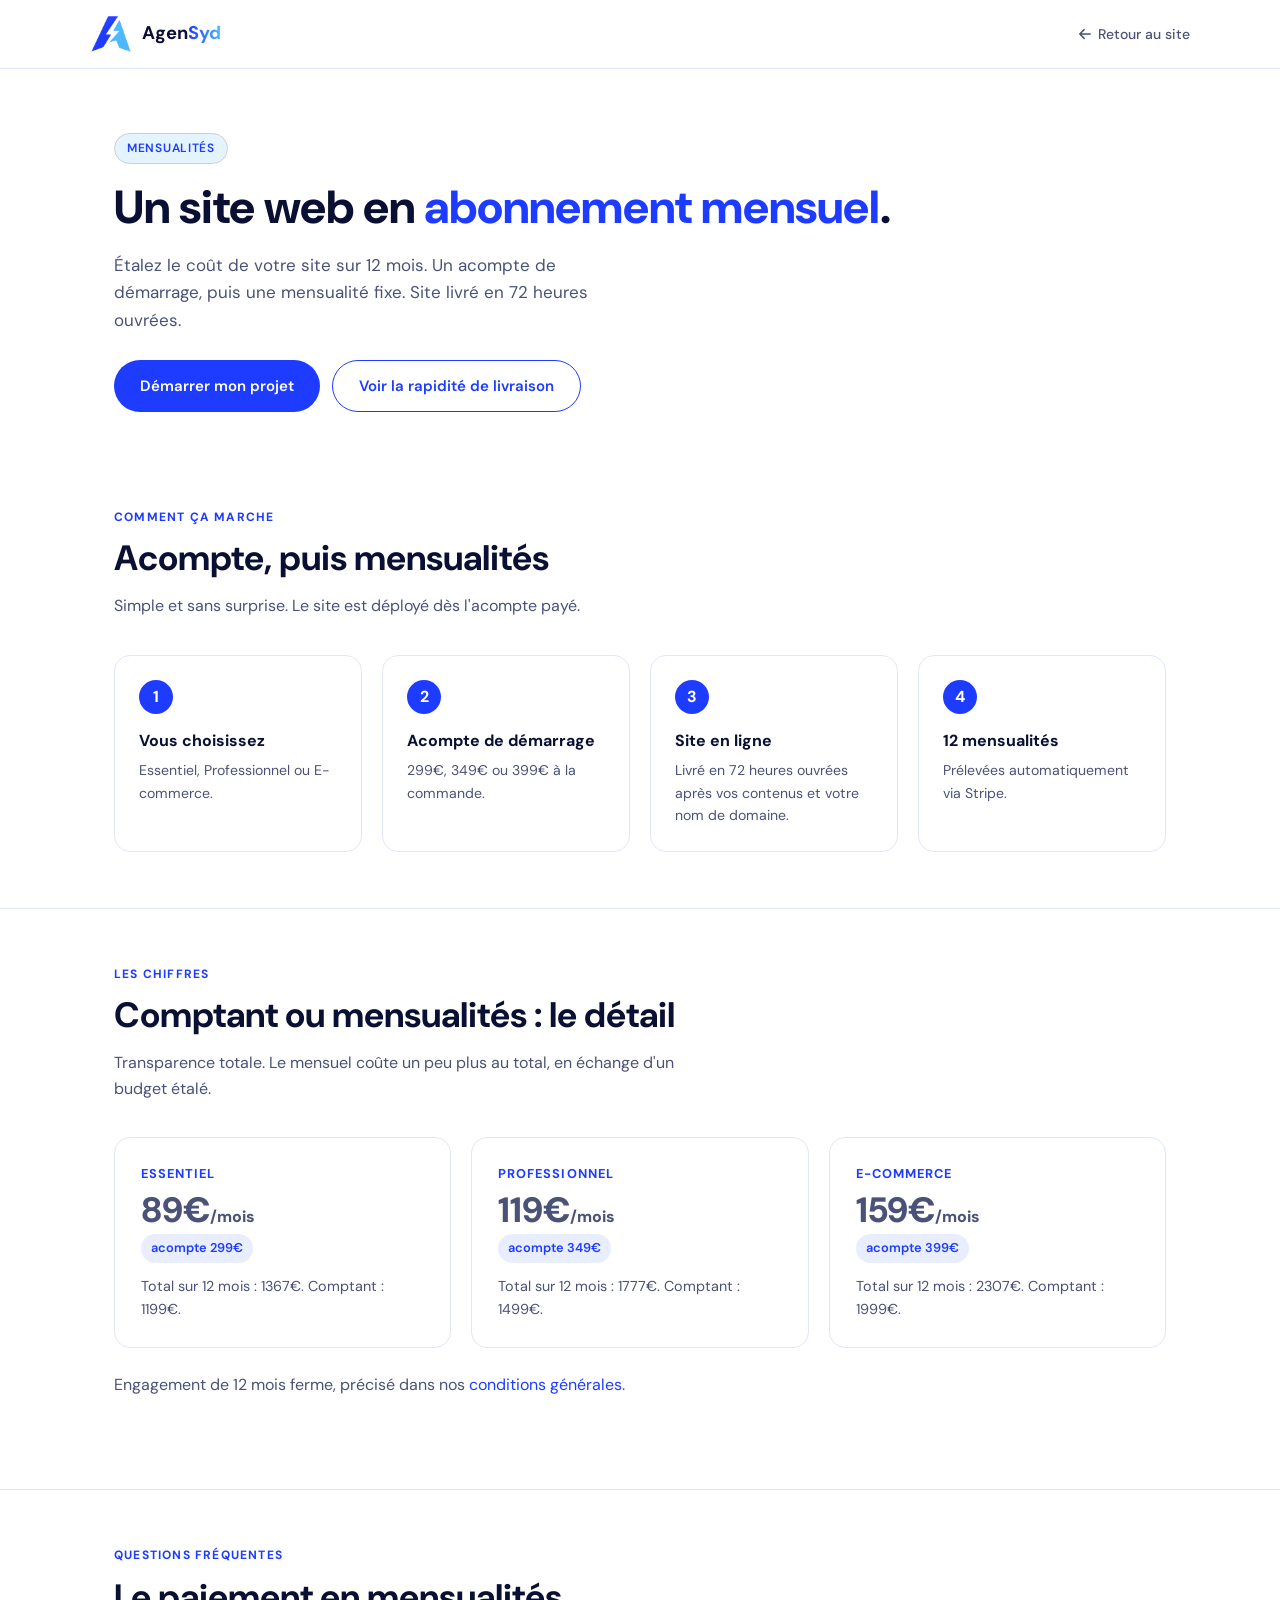
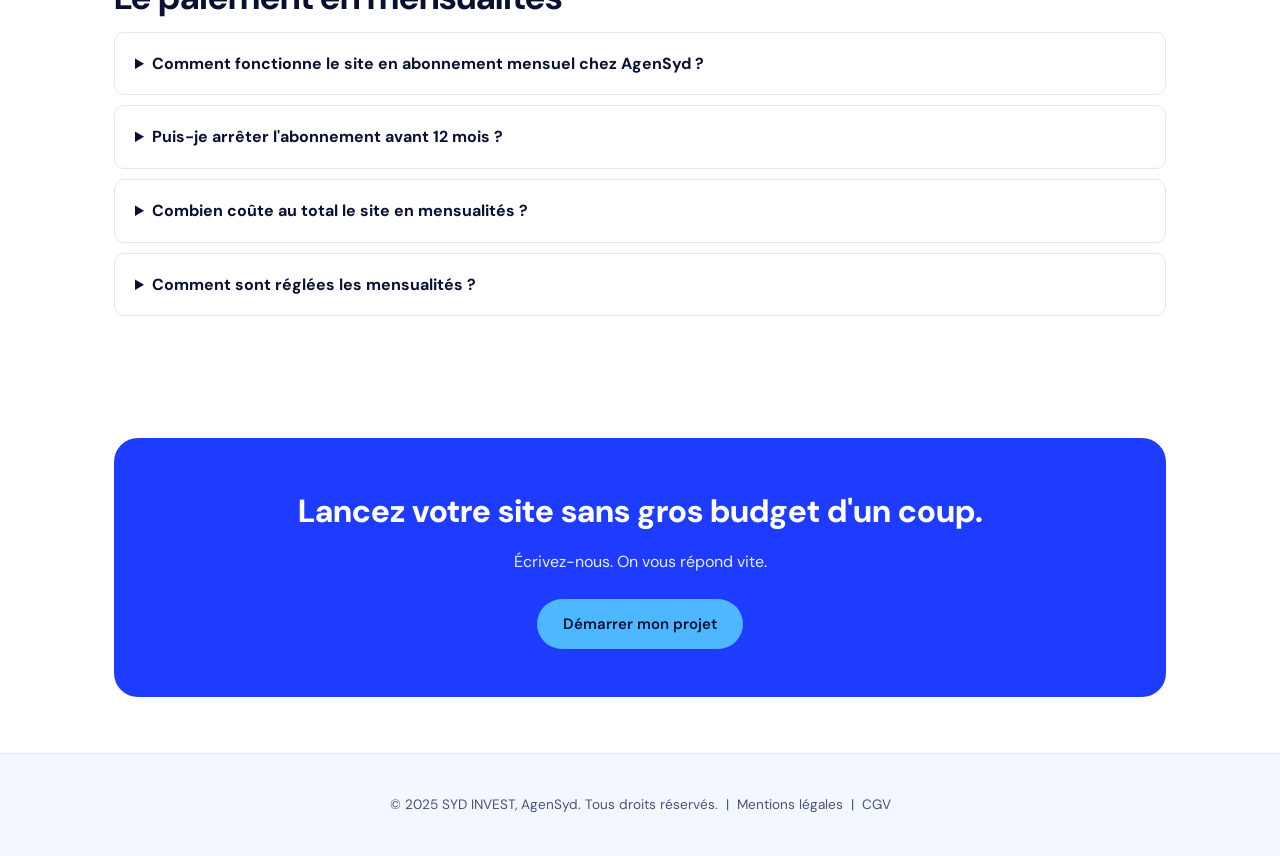
==== commit 07b4c66c: "Pied de page en clair sur tout le site Co-Authored-By: Claude Sonnet 5.5 <noreply@anthropic.com>" ====
--- a/abonnement-site-web.html
+++ b/abonnement-site-web.html
@@ -241,7 +241,9 @@
     .btn-ghost { background: transparent; color: #1E3CFF; border-color: #1E3CFF; }
     .btn-ghost:hover { background: #1E3CFF; border-color: #1E3CFF; color: #fff; }
     .logo-syd { background: linear-gradient(90deg, #1E3CFF 0%, #4DB8FF 100%); -webkit-background-clip: text; background-clip: text; -webkit-text-fill-color: transparent; color: transparent; }
-    footer { background: #0A1033; }
+    footer { background: var(--surface-2); color: var(--text-2); border-top: 1px solid var(--border); }
+    footer a { color: var(--text-2); }
+    footer a:hover { color: var(--brand); }
     h1 .hl { background: none; -webkit-text-fill-color: #1E3CFF; color: #1E3CFF; }
     .cta-band { background: #1E3CFF; }
     .cta-band .btn-primary { background: #4DB8FF; color: #0A1033; }
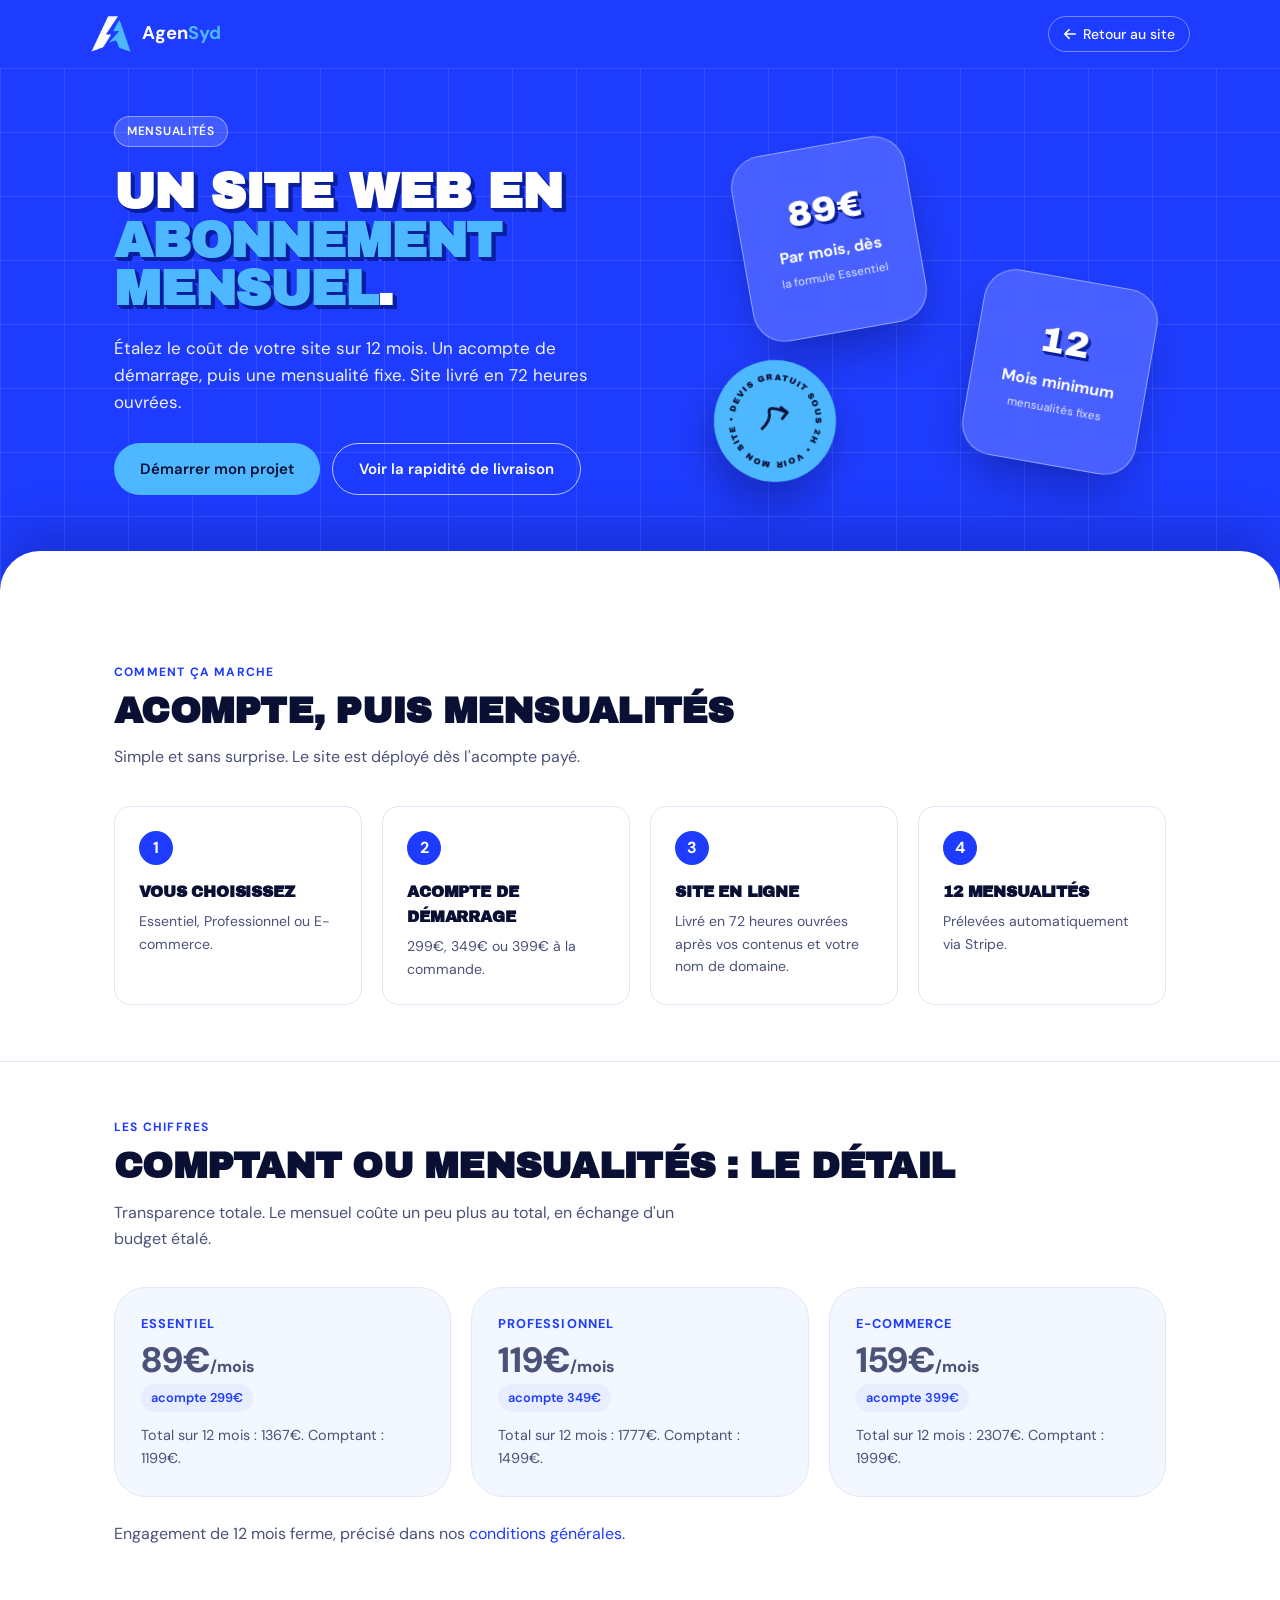
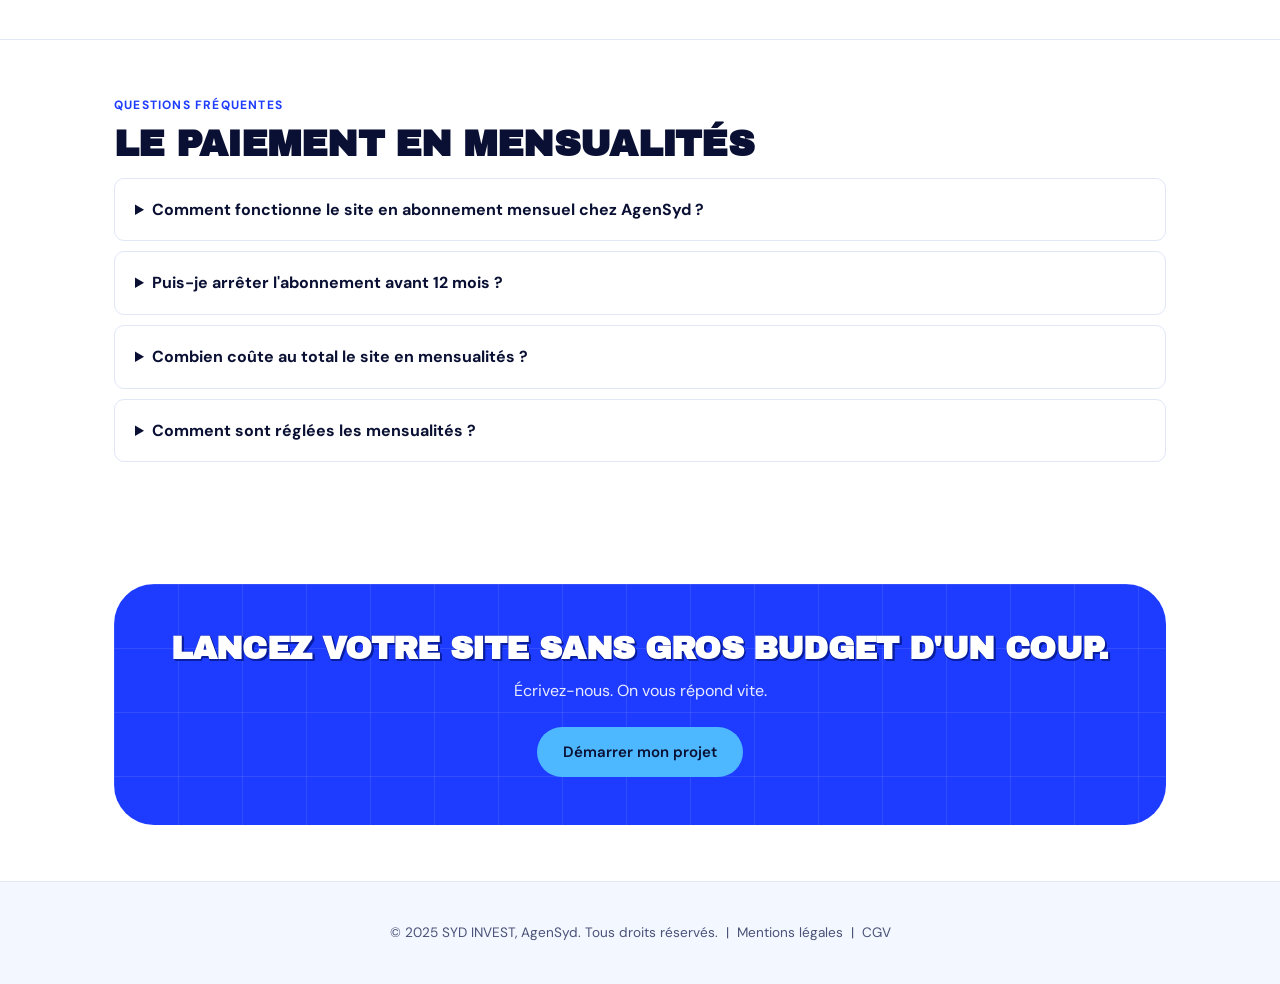
==== commit 8539b3a3: "Tout le site dans le langage du hero : hero bleu, relief, verre, badge, menu bleu, page agences Co-A" ====
--- a/abonnement-site-web.html
+++ b/abonnement-site-web.html
@@ -25,7 +25,7 @@
   <link rel="icon" type="image/png" href="favicon.png" />
   <link rel="preconnect" href="https://fonts.googleapis.com" />
   <link rel="preconnect" href="https://fonts.gstatic.com" crossorigin />
-  <link href="https://fonts.googleapis.com/css2?family=DM+Sans:ital,opsz,wght@0,9..40,300;0,9..40,400;0,9..40,500;0,9..40,600;0,9..40,700;1,9..40,400&family=Inter:wght@400;500;600&display=swap" rel="stylesheet" />
+  <link href="https://fonts.googleapis.com/css2?family=DM+Sans:ital,opsz,wght@0,9..40,300;0,9..40,400;0,9..40,500;0,9..40,600;0,9..40,700;1,9..40,400&family=Inter:wght@400;500;600&family=Archivo+Black&display=swap" rel="stylesheet" />
   <script type="application/ld+json">
 {
   "@context": "https://schema.org",
@@ -248,6 +248,70 @@
     .cta-band { background: #1E3CFF; }
     .cta-band .btn-primary { background: #4DB8FF; color: #0A1033; }
     .cta-band .btn-primary:hover { background: #7AC9FF; color: #0A1033; }
+
+    /* ─── Langage visuel : hero bleu, relief, verre ─── */
+    .hx-grid { position: absolute; inset: 0; pointer-events: none; z-index: 0;
+      background-image: linear-gradient(to right, rgba(255,255,255,.09) 1px, transparent 1px), linear-gradient(to bottom, rgba(255,255,255,.09) 1px, transparent 1px);
+      background-size: 4rem 4rem; }
+    .hx-card { position: absolute; z-index: 30; animation: hx-float 5s ease-in-out infinite; }
+    .hx-glass { width: 11rem; aspect-ratio: 3 / 3.2; background: rgba(255,255,255,.18); -webkit-backdrop-filter: blur(10px); backdrop-filter: blur(10px);
+      border: 1px solid rgba(255,255,255,.4); border-radius: 2rem; padding: 1rem; display: flex; flex-direction: column; align-items: center; justify-content: center;
+      box-shadow: 0 25px 50px -12px rgba(0,0,40,.35); transition: transform .5s; text-align: center; color: #fff; }
+    .hx-glass:hover { transform: rotate(0deg) !important; }
+    .hx-big { font-family: 'Archivo Black', 'Arial Black', Impact, sans-serif; font-size: 2.3rem; line-height: 1; color: #fff; text-shadow: 0.03rem 0.03rem 0 #0A1FA0, 0.06rem 0.06rem 0 #0A1FA0, 0.09rem 0.09rem 0 #0A1FA0, 0.12rem 0.12rem 0 #0A1FA0, 0.15rem 0.15rem 0 #0A1FA0, 0.18rem 0.18rem 0 #0A1FA0, 0.21rem 0.21rem 0 #0A1FA0; margin-bottom: .6rem; }
+    .hx-n { font-weight: 700; font-size: 1rem; color: #fff; margin: 0; }
+    .hx-m { font-size: .72rem; color: rgba(255,255,255,.85); margin: .3rem 0 0; }
+    @keyframes hx-float { 0%, 100% { translate: 0 0; } 50% { translate: 0 -14px; } }
+    @keyframes hx-spin { to { transform: rotate(360deg); } }
+    .hx-badge { position: absolute; z-index: 40; width: 7.6rem; height: 7.6rem; border-radius: 50%; background: #4DB8FF; color: #0A1033;
+      display: flex; align-items: center; justify-content: center; transform: rotate(12deg); box-shadow: 0 20px 40px rgba(0,0,40,.3); transition: transform .25s; }
+    .hx-badge:hover { transform: rotate(12deg) scale(1.06); }
+    .hx-badge .ring { position: absolute; inset: 4px; animation: hx-spin 10s linear infinite; }
+    .hx-badge .ring svg { width: 100%; height: 100%; }
+    .hx-badge .ring text { font-family: 'Archivo Black', 'Arial Black', Impact, sans-serif; font-size: 7.4px; letter-spacing: .06em; fill: #0A1033; text-transform: uppercase; }
+    .hx-badge .go { width: 2.2rem; height: 2.2rem; stroke: #0A1033; fill: none; stroke-width: 8; stroke-linecap: round; stroke-linejoin: round; overflow: visible; position: relative; }
+    @media (prefers-reduced-motion: reduce) { .hx-card, .hx-badge .ring { animation: none; } }
+
+    /* ─── Sous-pages : même langage que l'accueil ─── */
+    nav { background: #1E3CFF; border-bottom: none; -webkit-backdrop-filter: none; backdrop-filter: none; }
+    .nav-logo { color: #fff; }
+    .logo-syd { background: none; -webkit-text-fill-color: #4DB8FF; color: #4DB8FF; }
+    .nav-back { color: #fff; border: 1px solid rgba(255,255,255,.4); border-radius: 999px; padding: 6px 14px; }
+    .nav-back:hover { background: rgba(255,255,255,.14); color: #fff; }
+    .hero { position: relative; background: #1E3CFF; color: #fff; overflow: hidden; padding: 48px 0 0; }
+    .hero > .container { position: relative; z-index: 2; }
+    .hero::after { content: ''; display: block; position: relative; z-index: 3; height: 56px; margin-top: 56px; background: #fff; border-radius: 2.5rem 2.5rem 0 0; box-shadow: 0 -20px 50px rgba(0,0,40,.2); }
+    .hero h1 { font-family: 'Archivo Black', 'Arial Black', Impact, sans-serif; font-weight: 900; text-transform: uppercase; letter-spacing: -.02em; line-height: .98; color: #fff; font-size: clamp(1.8rem, 4.1vw, 3.1rem); text-shadow: 0.0058em 0.0058em 0 #0A1FA0, 0.0116em 0.0116em 0 #0A1FA0, 0.0174em 0.0174em 0 #0A1FA0, 0.0232em 0.0232em 0 #0A1FA0, 0.029em 0.029em 0 #0A1FA0, 0.0348em 0.0348em 0 #0A1FA0, 0.0406em 0.0406em 0 #0A1FA0, 0.0464em 0.0464em 0 #0A1FA0, 0.0522em 0.0522em 0 #0A1FA0, 0.058em 0.058em 0 #0A1FA0, 0.0638em 0.0638em 0 #0A1FA0, 0.0696em 0.0696em 0 #0A1FA0, 0.0754em 0.0754em 0 #0A1FA0, 0.0812em 0.0812em 0 #0A1FA0; margin-bottom: 22px; }
+    .hero h1 .hl { background: none; -webkit-text-fill-color: #4DB8FF; color: #4DB8FF; }
+    .hero .badge { background: rgba(255,255,255,.16); border: 1px solid rgba(255,255,255,.4); color: #fff; margin-bottom: 20px; }
+    .hero .hero-sub { color: rgba(255,255,255,.92); }
+    .hero .btn-primary { background: #4DB8FF; color: #0A1033; box-shadow: none; }
+    .hero .btn-primary:hover { background: #7AC9FF; color: #0A1033; }
+    .hero .btn-ghost { background: transparent; color: #fff; border-color: rgba(255,255,255,.7); }
+    .hero .btn-ghost:hover { background: rgba(255,255,255,.14); border-color: #fff; color: #fff; }
+    .hero .mockup-wrapper { background: #fff; padding: 4px; box-shadow: 0 30px 60px -20px rgba(0,0,40,.5); transform: rotate(-2deg); animation: hx-float 6s ease-in-out infinite; }
+    .hero .mockup-caption { color: rgba(255,255,255,.8); }
+    .hero .hx-badge-sub { top: -2.6rem; right: -1.4rem; }
+    .hx-cards-col { position: relative; min-height: 20rem; }
+    .hx-cards-col .hx-card:nth-child(1) { top: 0; left: 6%; }
+    .hx-cards-col .hx-card:nth-child(1) .hx-glass { transform: rotate(-10deg); }
+    .hx-cards-col .hx-card:nth-child(2) { bottom: 0; right: 4%; animation-duration: 6s; animation-delay: 1s; }
+    .hx-cards-col .hx-card:nth-child(2) .hx-glass { transform: rotate(10deg); }
+    .hx-cards-col .hx-badge { bottom: -1rem; left: 0; }
+    h2, .section-title { font-family: 'Archivo Black', 'Arial Black', Impact, sans-serif; font-weight: 900; text-transform: uppercase; letter-spacing: -.02em; line-height: 1.05; }
+    .section-title { font-size: clamp(1.5rem, 3.2vw, 2.3rem); }
+    .card h3, .step h3 { font-family: 'Archivo Black', 'Arial Black', Impact, sans-serif; font-weight: 900; text-transform: uppercase; font-size: .98rem; letter-spacing: -.01em; }
+    .card, .testi-card { border-radius: 2rem; background: #F3F7FF; border-color: #E1E7F5; }
+    .cta-band { position: relative; overflow: hidden; border-radius: 2.5rem; background-color: #1E3CFF;
+      background-image: linear-gradient(to right, rgba(255,255,255,.09) 1px, transparent 1px), linear-gradient(to bottom, rgba(255,255,255,.09) 1px, transparent 1px); background-size: 4rem 4rem; }
+    .cta-band h2 { text-shadow: 0.012rem 0.012rem 0 #0A1FA0, 0.024rem 0.024rem 0 #0A1FA0, 0.036rem 0.036rem 0 #0A1FA0, 0.048rem 0.048rem 0 #0A1FA0, 0.06rem 0.06rem 0 #0A1FA0, 0.072rem 0.072rem 0 #0A1FA0, 0.084rem 0.084rem 0 #0A1FA0, 0.096rem 0.096rem 0 #0A1FA0, 0.108rem 0.108rem 0 #0A1FA0; }
+    @media (max-width: 860px) {
+      .hx-cards-col { min-height: 0; display: flex; gap: 14px; justify-content: center; align-items: center; flex-wrap: wrap; padding-top: 12px; }
+      .hx-cards-col .hx-card, .hx-cards-col .hx-badge { position: static; }
+      .hx-glass { width: 8.4rem; padding: .7rem; border-radius: 1.5rem; } .hx-big { font-size: 1.6rem; }
+      .hero .hx-badge-sub { top: -2rem; right: -.4rem; width: 5.6rem; height: 5.6rem; }
+      .hx-cards-col .hx-badge { width: 6rem; height: 6rem; }
+    }
 </style>
 </head>
 <body>
@@ -260,7 +324,7 @@
 <nav>
   <div class="nav-inner">
     <a href="index.html" class="nav-logo">
-      <img src="logo-icon.png" alt="AgenSyd" />
+      <img src="logo-icon-onblue.png" alt="AgenSyd" />
       <span>Agen<span class="logo-syd">Syd</span></span>
     </a>
     <a href="index.html" class="nav-back">
@@ -271,7 +335,8 @@
 </nav>
 
 <header class="hero">
-  <div class="container">
+  <div class="hx-grid" aria-hidden="true"></div>
+  <div class="container hero-grid"><div>
     <span class="badge">Mensualités</span>
     <h1>Un site web en <span class="hl">abonnement mensuel</span>.</h1>
     <p class="hero-sub">Étalez le coût de votre site sur 12 mois. Un acompte de démarrage, puis une mensualité fixe. Site livré en 72 heures ouvrées.</p>
@@ -279,7 +344,7 @@
       <a href="index.html#contact" class="btn btn-primary">Démarrer mon projet</a>
       <a href="site-web-rapide.html" class="btn btn-ghost">Voir la rapidité de livraison</a>
     </div>
-  </div>
+  </div><div class="hx-cards-col"><div class="hx-card"><div class="hx-glass"><div class="hx-big">89€</div><p class="hx-n">Par mois, dès</p><p class="hx-m">la formule Essentiel</p></div></div><div class="hx-card"><div class="hx-glass"><div class="hx-big">12</div><p class="hx-n">Mois minimum</p><p class="hx-m">mensualités fixes</p></div></div><a class="hx-badge " href="index.html#contact" aria-label="Devis gratuit sous 2 heures, démarrer mon projet"><div class="ring" aria-hidden="true"><svg viewBox="0 0 100 100"><path id="hxCircle" d="M 50, 50 m -36, 0 a 36,36 0 1,1 72,0 a 36,36 0 1,1 -72,0" fill="none"/><text><textPath href="#hxCircle" startOffset="0%" textLength="222" lengthAdjust="spacing">Devis gratuit sous 2h • Voir mon site •</textPath></text></svg></div><svg class="go" viewBox="0 0 100 100" aria-hidden="true"><path d="M20,80 Q 40,50 30,30 T 80,20"/><path d="M60,10 L80,20 L70,40"/></svg></a></div></div>
 </header>
 <section>
   <div class="container">
